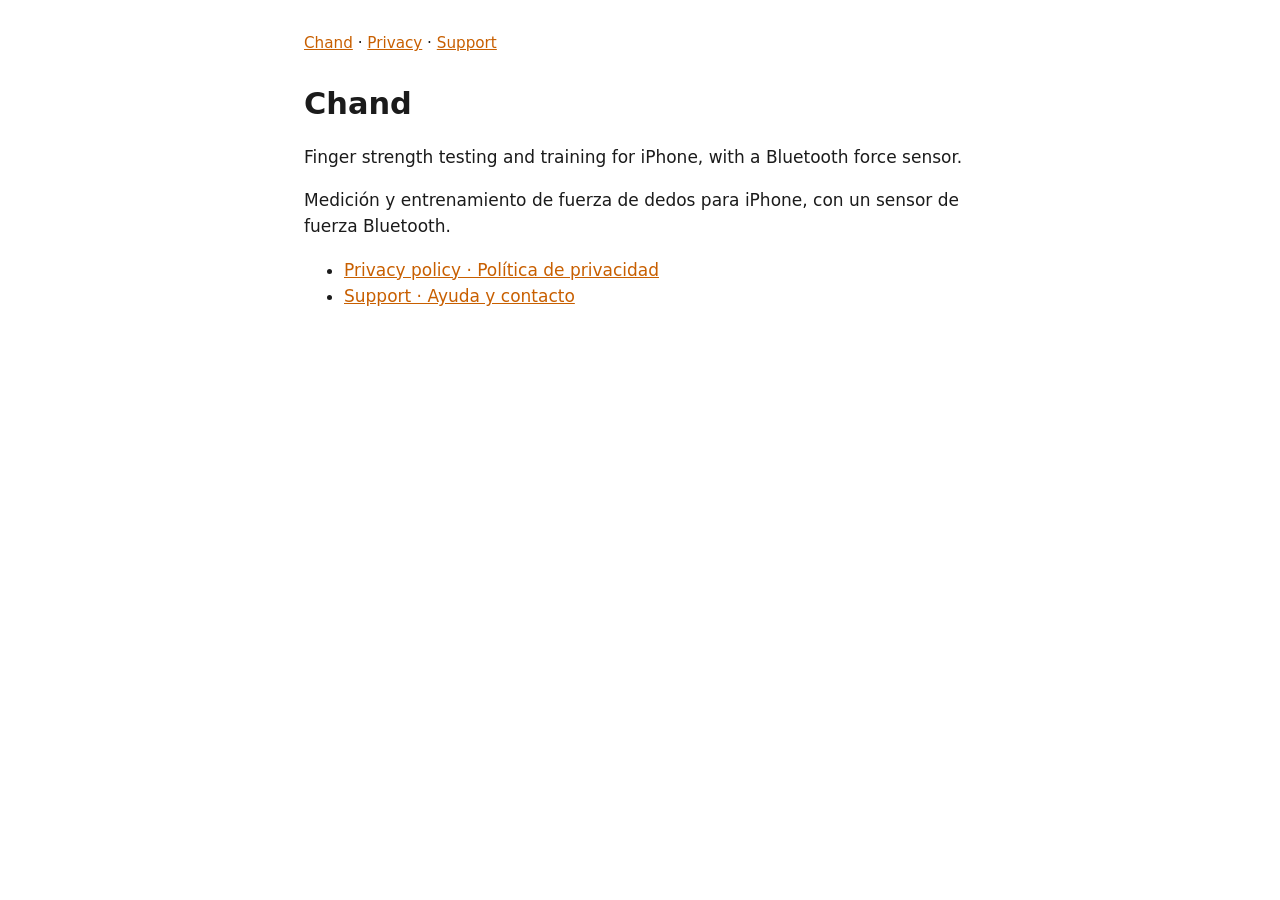
==== index.html @ fa30c066 "Privacy policy and support pages" ====
<!doctype html>
<html lang="en">
<head>
<meta charset="utf-8">
<meta name="viewport" content="width=device-width, initial-scale=1">
<title>Chand</title>
<style>
:root{color-scheme:light dark;--fg:#1b1b1b;--bg:#fff;--mut:#666;--acc:#c85f00}
@media (prefers-color-scheme:dark){:root{--fg:#eee;--bg:#0e0e0e;--mut:#999;--acc:#ff8c1f}}
body{font:17px/1.55 -apple-system,system-ui,sans-serif;color:var(--fg);background:var(--bg);margin:0}
main{max-width:42rem;margin:0 auto;padding:2rem 1rem 4rem}
h1{font-size:1.9rem;margin:.2em 0}h2{font-size:1.2rem;margin-top:2em}
a{color:var(--acc)}.mut{color:var(--mut);font-size:.9rem}hr{border:0;border-top:1px solid var(--mut);opacity:.4;margin:3rem 0}
nav{font-size:.95rem;margin-bottom:1.5rem}
</style>
</head>
<body>
<main>
<nav><a href="index.html">Chand</a> · <a href="privacy.html">Privacy</a> · <a href="support.html">Support</a></nav>
<h1>Chand</h1>
<p>Finger strength testing and training for iPhone, with a Bluetooth force sensor.</p>
<p lang="es">Medición y entrenamiento de fuerza de dedos para iPhone, con un sensor de fuerza Bluetooth.</p>
<ul>
<li><a href="privacy.html">Privacy policy · Política de privacidad</a></li>
<li><a href="support.html">Support · Ayuda y contacto</a></li>
</ul>
</main>
</body>
</html>
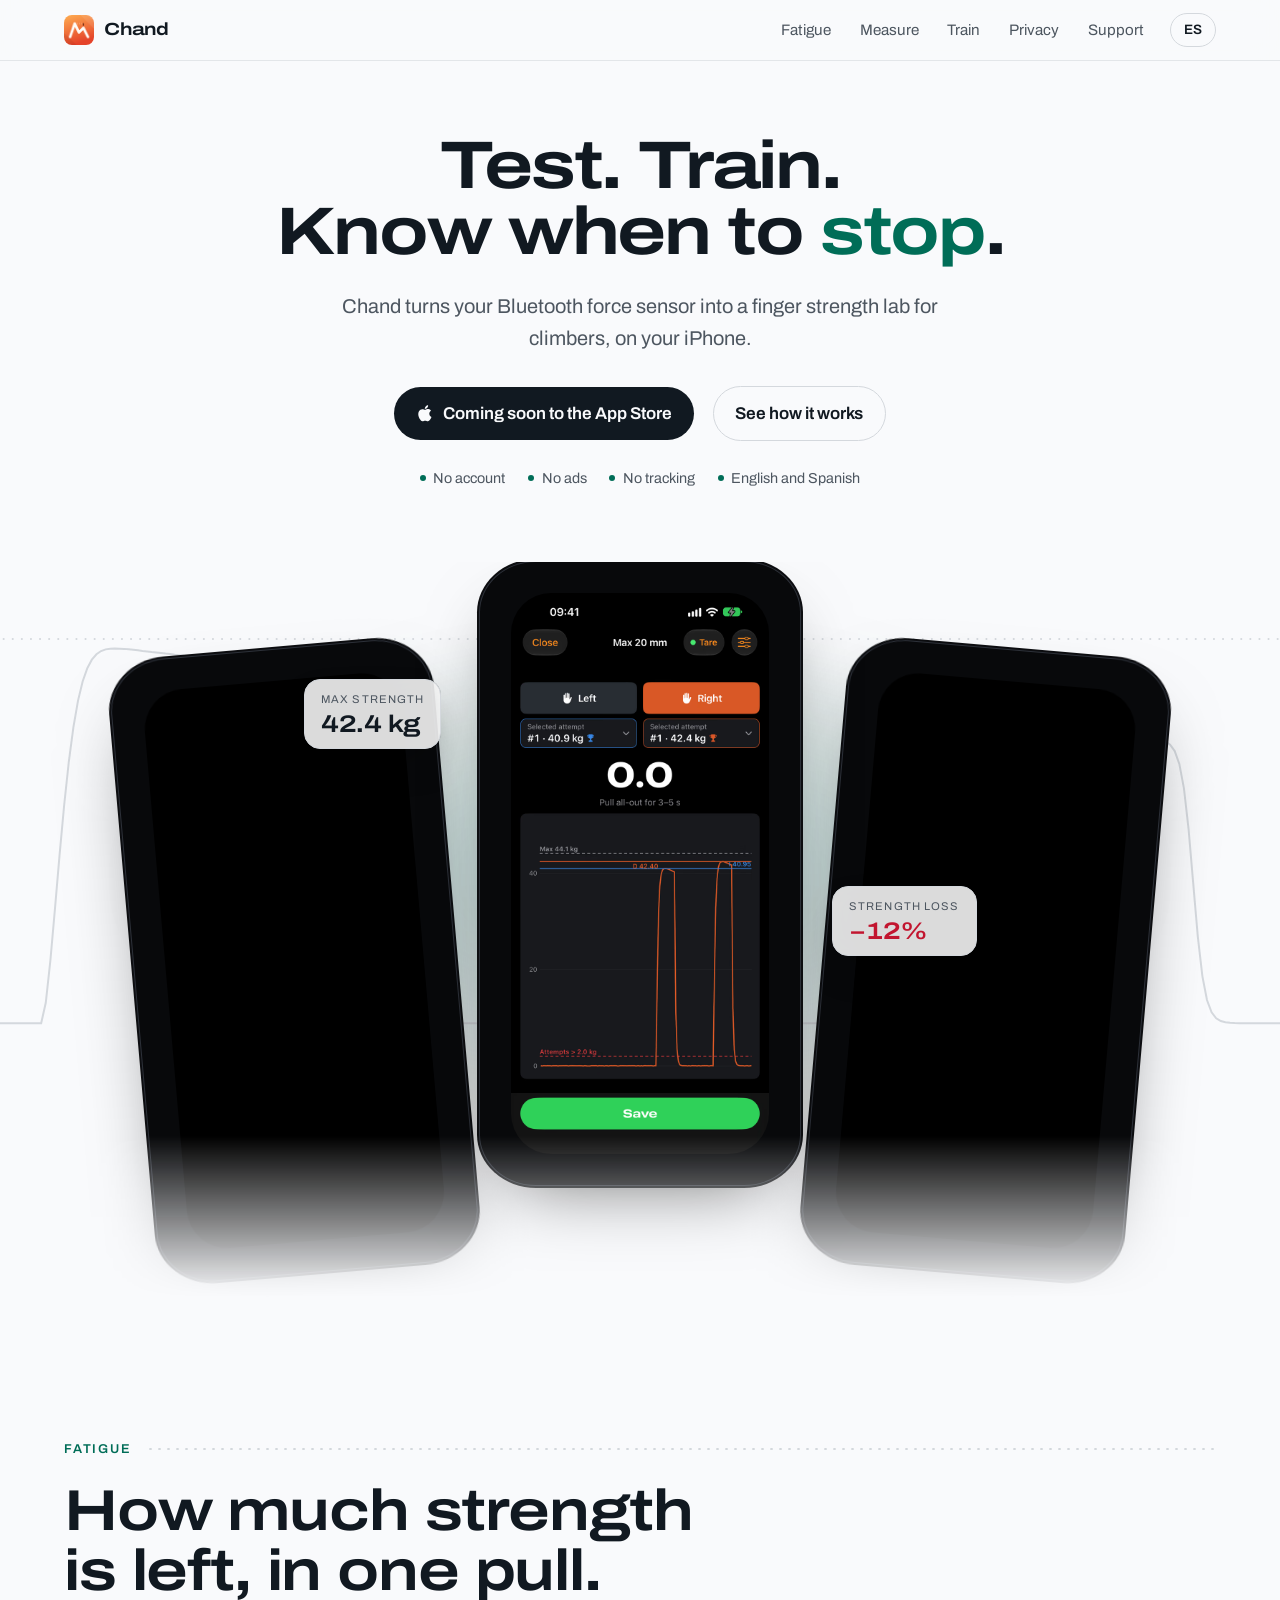
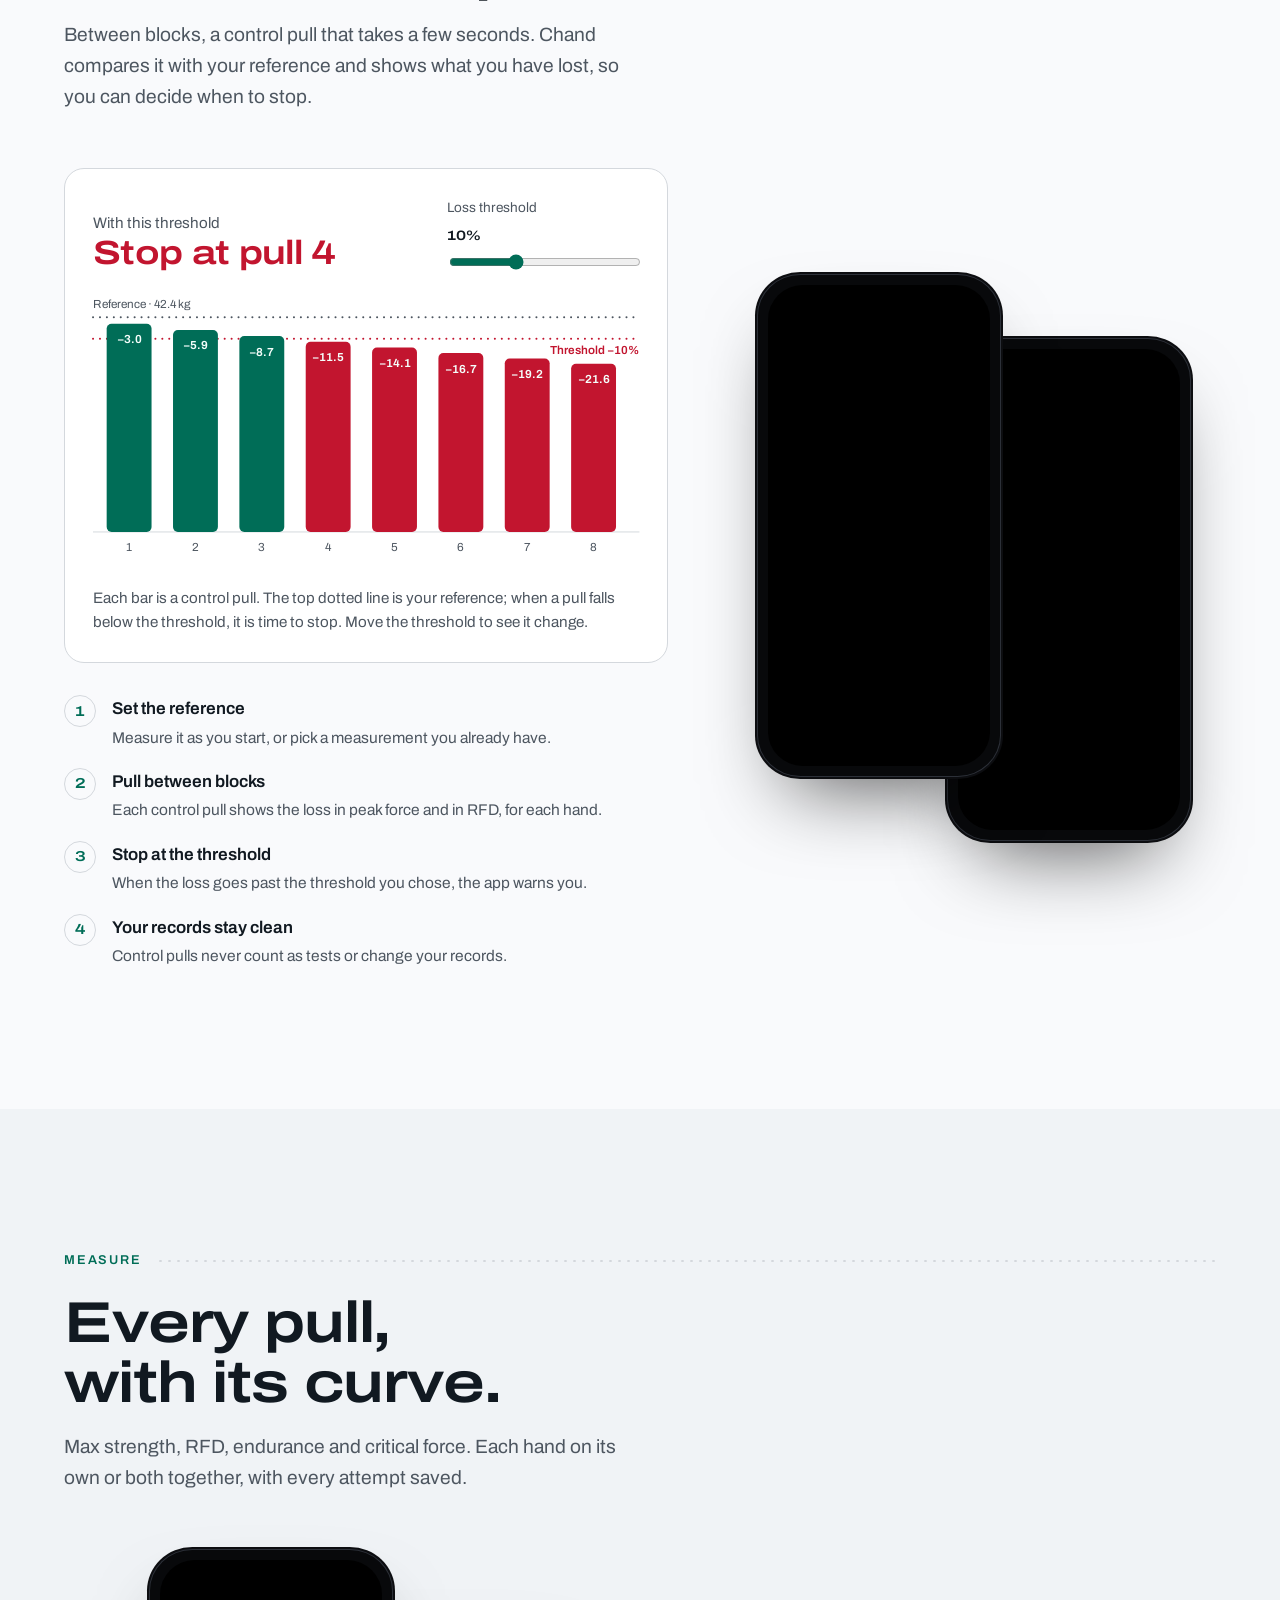
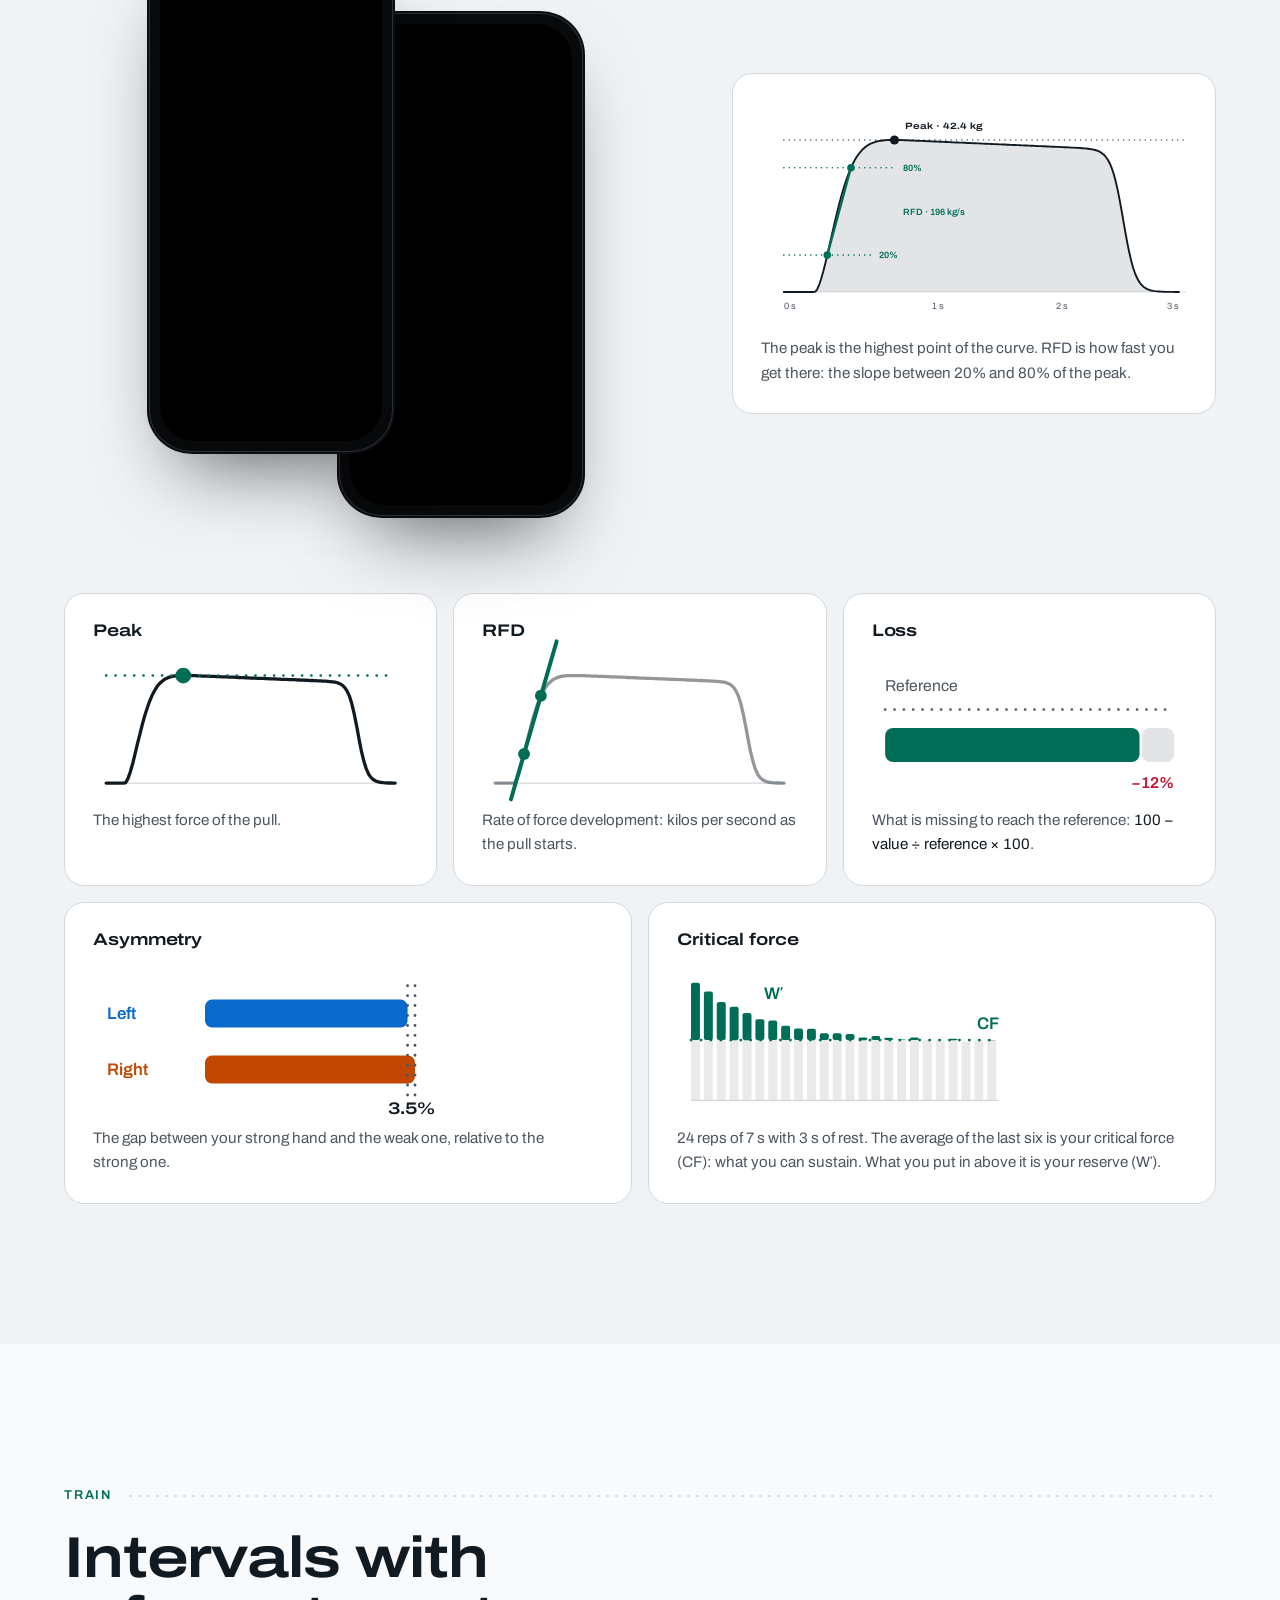
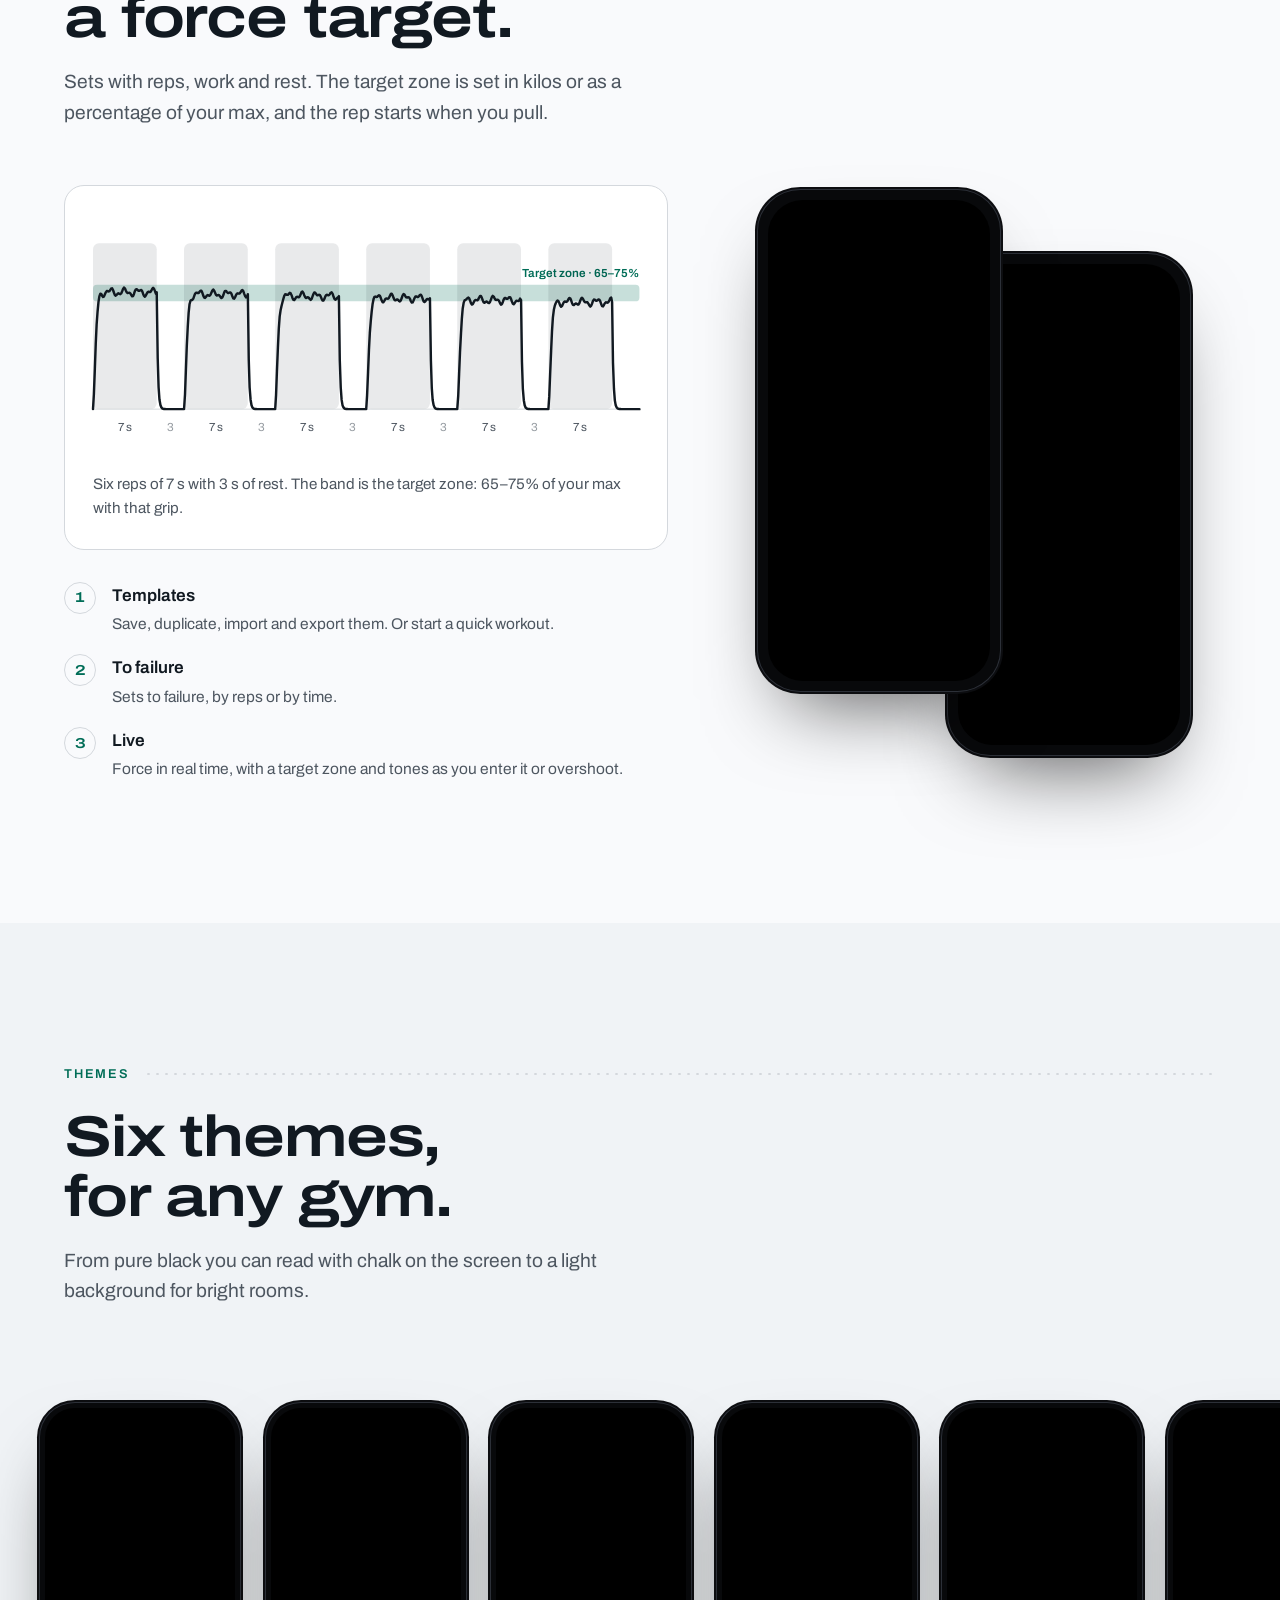
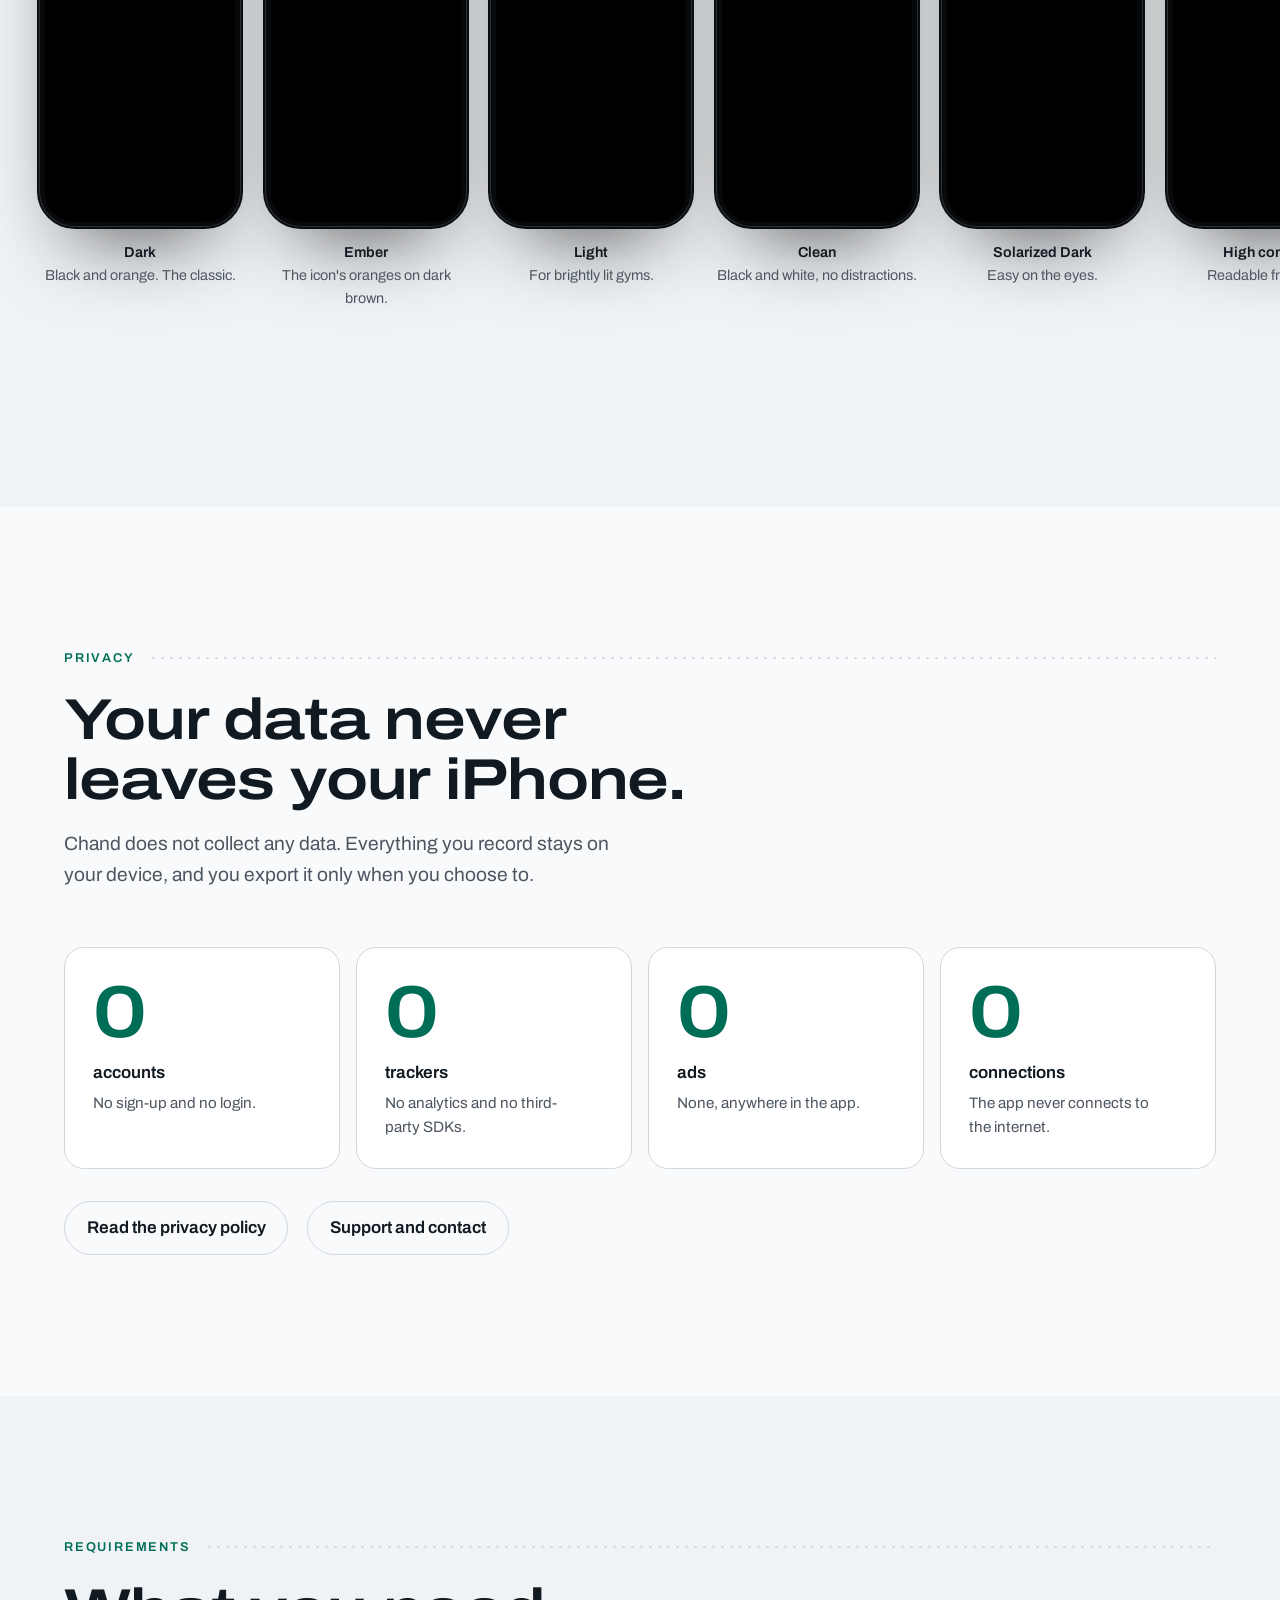
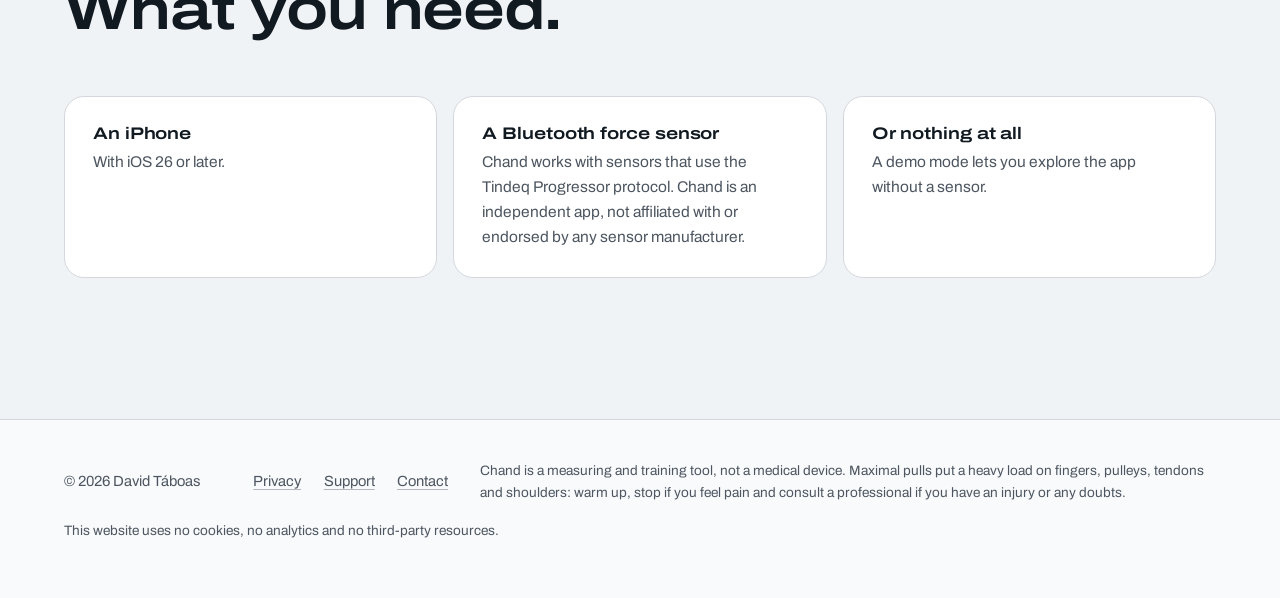
==== commit 6fac66e5: "Rediseña el sitio: portada con capturas, visualizaciones y parallax Portada bilingüe (inglés en la r" ====
--- a/index.html
+++ b/index.html
@@ -1,29 +1,141 @@
 <!doctype html>
-<html lang="en">
+<html lang="en" class="no-js" data-es="es/">
 <head>
 <meta charset="utf-8">
-<meta name="viewport" content="width=device-width, initial-scale=1">
-<title>Chand</title>
-<style>
-:root{color-scheme:light dark;--fg:#1b1b1b;--bg:#fff;--mut:#666;--acc:#c85f00}
-@media (prefers-color-scheme:dark){:root{--fg:#eee;--bg:#0e0e0e;--mut:#999;--acc:#ff8c1f}}
-body{font:17px/1.55 -apple-system,system-ui,sans-serif;color:var(--fg);background:var(--bg);margin:0}
-main{max-width:42rem;margin:0 auto;padding:2rem 1rem 4rem}
-h1{font-size:1.9rem;margin:.2em 0}h2{font-size:1.2rem;margin-top:2em}
-a{color:var(--acc)}.mut{color:var(--mut);font-size:.9rem}hr{border:0;border-top:1px solid var(--mut);opacity:.4;margin:3rem 0}
-nav{font-size:.95rem;margin-bottom:1.5rem}
-</style>
+<meta name="viewport" content="width=device-width, initial-scale=1, viewport-fit=cover">
+<meta http-equiv="Content-Security-Policy" content="default-src 'none'; img-src 'self'; style-src 'self'; font-src 'self'; script-src 'self'; base-uri 'none'; form-action 'none'">
+<meta name="referrer" content="same-origin">
+<title>Chand — Finger strength for climbers</title>
+<meta name="description" content="Measure max finger strength, track fatigue during a session and train with force targets, using your Bluetooth force sensor. No account, no ads, no tracking.">
+<link rel="canonical" href="https://davidtaboas.github.io/chand-site/">
+<link rel="alternate" hreflang="en" href="https://davidtaboas.github.io/chand-site/">
+<link rel="alternate" hreflang="es" href="https://davidtaboas.github.io/chand-site/es/">
+<link rel="alternate" hreflang="x-default" href="https://davidtaboas.github.io/chand-site/">
+<meta name="color-scheme" content="dark light">
+<meta name="theme-color" content="#0d1117" media="(prefers-color-scheme: dark)">
+<meta name="theme-color" content="#fafbfc" media="(prefers-color-scheme: light)">
+<meta property="og:type" content="website">
+<meta property="og:title" content="Chand — Finger strength for climbers">
+<meta property="og:description" content="Measure max finger strength, track fatigue during a session and train with force targets, using your Bluetooth force sensor. No account, no ads, no tracking.">
+<meta property="og:url" content="https://davidtaboas.github.io/chand-site/">
+<meta property="og:image" content="https://davidtaboas.github.io/chand-site/assets/img/og.png">
+<meta property="og:locale" content="en_US">
+<meta name="twitter:card" content="summary_large_image">
+<link rel="icon" href="assets/img/icon-64.png" type="image/png">
+<link rel="apple-touch-icon" href="assets/img/icon-180.png">
+<link rel="preload" href="assets/fonts/archivo.woff2" as="font" type="font/woff2" crossorigin>
+<link rel="stylesheet" href="assets/site.css">
+<script src="assets/site.js"></script>
 </head>
 <body>
-<main>
-<nav><a href="index.html">Chand</a> · <a href="privacy.html">Privacy</a> · <a href="support.html">Support</a></nav>
-<h1>Chand</h1>
-<p>Finger strength testing and training for iPhone, with a Bluetooth force sensor.</p>
-<p lang="es">Medición y entrenamiento de fuerza de dedos para iPhone, con un sensor de fuerza Bluetooth.</p>
-<ul>
-<li><a href="privacy.html">Privacy policy · Política de privacidad</a></li>
-<li><a href="support.html">Support · Ayuda y contacto</a></li>
-</ul>
+<a class="skip" href="#main">Skip to content</a>
+<header class="top"><div class="wrap">
+<a class="brand" href="./"><img src="assets/img/icon-64.png" alt="" width="64" height="64">Chand</a>
+<nav aria-label="Main"><a class="only-wide" href="./#fatigue">Fatigue</a><a class="only-wide" href="./#measure">Measure</a><a class="only-wide" href="./#train">Train</a><a class="" href="privacy.html">Privacy</a><a class="" href="support.html">Support</a><a class="lang" href="es/" hreflang="es" lang="es" aria-label="Versión en español">ES</a></nav>
+</div></header>
+<main id="main">
+<section class="hero">
+<div class="wrap">
+<h1><span>Test. Train.</span><span>Know when to <em>stop</em>.</span></h1>
+<p class="lead">Chand turns your Bluetooth force sensor into a finger strength lab for climbers, on your iPhone.</p>
+<div class="cta"><span class="pill"><svg viewBox="0 0 24 24" fill="currentColor" aria-hidden="true"><path d="M17.05 12.54c-.03-2.6 2.13-3.86 2.23-3.92-1.21-1.78-3.1-2.02-3.78-2.05-1.6-.16-3.14.95-3.95.95-.82 0-2.08-.93-3.42-.9-1.76.03-3.38 1.02-4.29 2.6-1.83 3.17-.47 7.87 1.31 10.45.87 1.26 1.91 2.68 3.27 2.63 1.31-.05 1.81-.85 3.39-.85 1.58 0 2.03.85 3.42.82 1.41-.02 2.31-1.29 3.17-2.56 1-1.46 1.41-2.88 1.44-2.95-.03-.01-2.76-1.06-2.79-4.22ZM14.44 4.9c.72-.88 1.21-2.09 1.08-3.3-1.04.04-2.3.69-3.05 1.57-.67.77-1.26 2.01-1.1 3.2 1.16.09 2.35-.59 3.07-1.47Z"/></svg>Coming soon to the App Store</span>
+<a class="pill ghost" href="#fatigue">See how it works</a></div>
+<ul class="facts"><li>No account</li><li>No ads</li><li>No tracking</li><li>English and Spanish</li></ul>
+</div>
+<div class="stage">
+<div class="glow"></div>
+<svg class="trace px s4" viewBox="0 0 1200 380" preserveAspectRatio="none" aria-hidden="true"><path d="M0.0 360.0 L4.0 360.0 L8.0 360.0 L12.0 360.0 L16.0 360.0 L20.0 360.0 L24.0 360.0 L28.0 360.0 L32.0 360.0 L36.0 360.0 L40.0 360.0 L44.0 360.0 L48.0 360.0 L52.0 360.0 L56.0 360.0 L60.0 360.0 L64.0 360.0 L68.0 360.0 L72.0 360.0 L76.0 360.0 L80.0 360.0 L84.0 342.9 L88.0 307.7 L92.0 264.4 L96.0 219.6 L100.0 178.0 L104.0 142.2 L108.0 113.4 L112.0 91.3 L116.0 75.4 L120.0 64.4 L124.0 57.2 L128.0 52.7 L132.0 50.0 L136.0 48.6 L140.0 48.0 L144.0 47.8 L148.0 48.0 L152.0 48.2 L156.0 48.6 L160.0 49.0 L164.0 49.4 L168.0 49.9 L172.0 50.3 L176.0 50.8 L180.0 51.2 L184.0 51.6 L188.0 52.1 L192.0 52.5 L196.0 53.0 L200.0 53.4 L204.0 53.9 L208.0 54.3 L212.0 54.8 L216.0 55.2 L220.0 55.7 L224.0 56.1 L228.0 56.6 L232.0 57.0 L236.0 57.5 L240.0 57.9 L244.0 58.4 L248.0 58.8 L252.0 59.3 L256.0 59.7 L260.0 60.2 L264.0 60.6 L268.0 61.1 L272.0 61.5 L276.0 62.0 L280.0 62.5 L284.0 63.1 L288.0 63.8 L292.0 64.8 L296.0 66.6 L300.0 70.0 L304.0 76.6 L308.0 90.0 L312.0 115.4 L316.0 157.4 L320.0 213.4 L324.0 269.3 L328.0 310.9 L332.0 335.7 L336.0 348.6 L340.0 354.8 L344.0 357.6 L348.0 358.9 L352.0 359.5 L356.0 359.8 L360.0 359.9 L364.0 360.0 L368.0 360.0 L372.0 360.0 L376.0 360.0 L380.0 360.0 L384.0 360.0 L388.0 360.0 L392.0 360.0 L396.0 360.0 L400.0 360.0 L404.0 360.0 L408.0 360.0 L412.0 360.0 L416.0 360.0 L420.0 360.0 L424.0 360.0 L428.0 360.0 L432.0 360.0 L436.0 360.0 L440.0 360.0 L444.0 360.0 L448.0 360.0 L452.0 360.0 L456.0 360.0 L460.0 360.0 L464.0 344.6 L468.0 312.9 L472.0 273.9 L476.0 233.6 L480.0 196.2 L484.0 164.0 L488.0 138.0 L492.0 118.2 L496.0 103.9 L500.0 94.0 L504.0 87.4 L508.0 83.4 L512.0 81.0 L516.0 79.8 L520.0 79.2 L524.0 79.1 L528.0 79.2 L532.0 79.4 L536.0 79.7 L540.0 80.1 L544.0 80.5 L548.0 80.9 L552.0 81.3 L556.0 81.7 L560.0 82.1 L564.0 82.5 L568.0 82.9 L572.0 83.3 L576.0 83.7 L580.0 84.1 L584.0 84.5 L588.0 84.9 L592.0 85.3 L596.0 85.7 L600.0 86.1 L604.0 86.5 L608.0 86.9 L612.0 87.3 L616.0 87.7 L620.0 88.1 L624.0 88.5 L628.0 88.9 L632.0 89.3 L636.0 89.7 L640.0 90.1 L644.0 90.6 L648.0 91.0 L652.0 91.4 L656.0 91.8 L660.0 92.2 L664.0 92.8 L668.0 93.4 L672.0 94.4 L676.0 95.9 L680.0 99.0 L684.0 105.0 L688.0 117.0 L692.0 139.8 L696.0 177.7 L700.0 228.1 L704.0 278.3 L708.0 315.8 L712.0 338.2 L716.0 349.7 L720.0 355.3 L724.0 357.9 L728.0 359.0 L732.0 359.6 L736.0 359.8 L740.0 359.9 L744.0 360.0 L748.0 360.0 L752.0 360.0 L756.0 360.0 L760.0 360.0 L764.0 360.0 L768.0 360.0 L772.0 360.0 L776.0 360.0 L780.0 360.0 L784.0 360.0 L788.0 360.0 L792.0 360.0 L796.0 360.0 L800.0 360.0 L804.0 360.0 L808.0 360.0 L812.0 360.0 L816.0 360.0 L820.0 360.0 L824.0 360.0 L828.0 360.0 L832.0 360.0 L836.0 360.0 L840.0 360.0 L844.0 346.3 L848.0 318.1 L852.0 283.5 L856.0 247.7 L860.0 214.4 L864.0 185.8 L868.0 162.7 L872.0 145.1 L876.0 132.3 L880.0 123.5 L884.0 117.7 L888.0 114.1 L892.0 112.0 L896.0 110.9 L900.0 110.4 L904.0 110.3 L908.0 110.4 L912.0 110.6 L916.0 110.9 L920.0 111.2 L924.0 111.5 L928.0 111.9 L932.0 112.2 L936.0 112.6 L940.0 113.0 L944.0 113.3 L948.0 113.7 L952.0 114.0 L956.0 114.4 L960.0 114.8 L964.0 115.1 L968.0 115.5 L972.0 115.8 L976.0 116.2 L980.0 116.5 L984.0 116.9 L988.0 117.3 L992.0 117.6 L996.0 118.0 L1000.0 118.3 L1004.0 118.7 L1008.0 119.1 L1012.0 119.4 L1016.0 119.8 L1020.0 120.1 L1024.0 120.5 L1028.0 120.9 L1032.0 121.2 L1036.0 121.6 L1040.0 122.0 L1044.0 122.5 L1048.0 123.0 L1052.0 123.9 L1056.0 125.3 L1060.0 128.0 L1064.0 133.3 L1068.0 144.0 L1072.0 164.3 L1076.0 198.0 L1080.0 242.8 L1084.0 287.4 L1088.0 320.7 L1092.0 340.6 L1096.0 350.9 L1100.0 355.8 L1104.0 358.1 L1108.0 359.1 L1112.0 359.6 L1116.0 359.8 L1120.0 359.9 L1124.0 360.0 L1128.0 360.0 L1132.0 360.0 L1136.0 360.0 L1140.0 360.0 L1144.0 360.0 L1148.0 360.0 L1152.0 360.0 L1156.0 360.0 L1160.0 360.0 L1164.0 360.0 L1168.0 360.0 L1172.0 360.0 L1176.0 360.0 L1180.0 360.0 L1184.0 360.0 L1188.0 360.0 L1192.0 360.0 L1196.0 360.0 L1200.0 360.0" fill="none" stroke="currentColor" stroke-width="2" vector-effect="non-scaling-stroke"/><line x1="0" x2="1200" y1="40" y2="40" stroke="currentColor" stroke-width="2" stroke-dasharray="0.1 9" stroke-linecap="round" vector-effect="non-scaling-stroke"/></svg>
+<figure class="phone p-left px s2"><picture><source type="image/avif" srcset="assets/img/en/fatigue.avif"><img src="assets/img/en/fatigue.webp" alt="Fatigue session: strength lost by each hand against the reference, with the threshold warning." width="720" height="1564" decoding="async"></picture></figure>
+<figure class="phone p-right px s2"><picture><source type="image/avif" srcset="assets/img/en/workout.avif"><img src="assets/img/en/workout.webp" alt="An interval workout in progress, with the force target for the current rep." width="720" height="1564" decoding="async"></picture></figure>
+<figure class="phone p-main px s1"><picture><source type="image/avif" srcset="assets/img/en/capture.avif"><img src="assets/img/en/capture.webp" alt="Chand measuring a max strength pull, with the force curve of each hand." width="720" height="1564" fetchpriority="high"></picture></figure>
+<div class="chip chip-a px s3"><small>Max strength</small><b class="num">42.4 kg</b></div>
+<div class="chip chip-b px s3"><small>Strength loss</small><b class="num">−12%</b></div>
+</div>
+</section>
+
+<section class="section" id="fatigue">
+<div class="wrap">
+<p class="label">Fatigue</p>
+<h2>How much strength is left, in one pull.</h2>
+<p class="lead">Between blocks, a control pull that takes a few seconds. Chand compares it with your reference and shows what you have lost, so you can decide when to stop.</p>
+<div class="split">
+<div>
+<div class="card reveal" id="fatigue-card" data-stop="Stop at pull {}" data-threshold="Threshold" data-lang="en">
+<div class="fatigue-head">
+<p class="verdict">With this threshold<b class="num is-stop" id="fatigue-verdict" aria-live="polite">Stop at pull 4</b></p>
+<label class="range">Loss threshold <output id="fatigue-out" for="fatigue-range">10%</output>
+<input id="fatigue-range" type="range" min="5" max="20" step="1" value="10"></label>
+</div>
+<svg class="viz" id="fatigue-viz" viewBox="0 0 560 290" role="img" aria-labelledby="fatigue-desc"><desc id="fatigue-desc">Eight control pulls, each a little lower than the previous one, against a dotted reference line. A second dotted line marks the loss threshold; the pulls below it are highlighted.</desc><line class="axis" x1="0" x2="560" y1="250" y2="250"/><line class="dots" x1="0" x2="560" y1="30" y2="30"/><text x="0" y="20">Reference · 42.4 kg</text><line class="dots stop" id="fatigue-line" x1="0" x2="560" y1="52.0" y2="52.0"/><text class="t-stop" id="fatigue-label" x="560" y="68.0" text-anchor="end">Threshold −10%</text><rect class="bar grow d1" data-loss="3.0" x="14" y="36.6" width="46" height="213.4" rx="5"/><text x="37" y="270" text-anchor="middle">1</text><text class="t-on" x="37" y="56.6" text-anchor="middle">−3.0</text><rect class="bar grow d2" data-loss="5.9" x="82" y="43.0" width="46" height="207.0" rx="5"/><text x="105" y="270" text-anchor="middle">2</text><text class="t-on" x="105" y="63.0" text-anchor="middle">−5.9</text><rect class="bar grow d3" data-loss="8.7" x="150" y="49.2" width="46" height="200.8" rx="5"/><text x="173" y="270" text-anchor="middle">3</text><text class="t-on" x="173" y="69.2" text-anchor="middle">−8.7</text><rect class="bar grow d4 over" data-loss="11.5" x="218" y="55.2" width="46" height="194.8" rx="5"/><text x="241" y="270" text-anchor="middle">4</text><text class="t-on" x="241" y="75.2" text-anchor="middle">−11.5</text><rect class="bar grow d5 over" data-loss="14.1" x="286" y="61.1" width="46" height="188.9" rx="5"/><text x="309" y="270" text-anchor="middle">5</text><text class="t-on" x="309" y="81.1" text-anchor="middle">−14.1</text><rect class="bar grow d6 over" data-loss="16.7" x="354" y="66.7" width="46" height="183.3" rx="5"/><text x="377" y="270" text-anchor="middle">6</text><text class="t-on" x="377" y="86.7" text-anchor="middle">−16.7</text><rect class="bar grow d6 over" data-loss="19.2" x="422" y="72.2" width="46" height="177.8" rx="5"/><text x="445" y="270" text-anchor="middle">7</text><text class="t-on" x="445" y="92.2" text-anchor="middle">−19.2</text><rect class="bar grow d6 over" data-loss="21.6" x="490" y="77.6" width="46" height="172.4" rx="5"/><text x="513" y="270" text-anchor="middle">8</text><text class="t-on" x="513" y="97.6" text-anchor="middle">−21.6</text></svg>
+<p class="cap">Each bar is a control pull. The top dotted line is your reference; when a pull falls below the threshold, it is time to stop. Move the threshold to see it change.</p>
+</div>
+<ol class="steps"><li><b>Set the reference</b><span>Measure it as you start, or pick a measurement you already have.</span></li><li><b>Pull between blocks</b><span>Each control pull shows the loss in peak force and in RFD, for each hand.</span></li><li><b>Stop at the threshold</b><span>When the loss goes past the threshold you chose, the app warns you.</span></li><li><b>Your records stay clean</b><span>Control pulls never count as tests or change your records.</span></li></ol>
+</div>
+<div class="duo"><figure class="phone px s1"><picture><source type="image/avif" srcset="assets/img/en/fatigue.avif"><img src="assets/img/en/fatigue.webp" alt="Fatigue session: strength lost by each hand against the reference, with the threshold warning." width="720" height="1564" loading="lazy" decoding="async"></picture></figure><figure class="phone px s2"><picture><source type="image/avif" srcset="assets/img/en/fatigue-chart.avif"><img src="assets/img/en/fatigue-chart.webp" alt="Chart of the percentage of the reference kept by each hand, pull after pull." width="720" height="1564" loading="lazy" decoding="async"></picture></figure></div>
+</div>
+</div>
+</section>
+
+<section class="section alt" id="measure">
+<div class="wrap">
+<p class="label">Measure</p>
+<h2>Every pull, with its curve.</h2>
+<p class="lead">Max strength, RFD, endurance and critical force. Each hand on its own or both together, with every attempt saved.</p>
+<div class="split flip">
+<div class="card reveal"><svg class="viz" viewBox="0 0 560 290" role="img" aria-labelledby="pull-desc"><desc id="pull-desc">Force curve of a three-second pull: a fast rise to the peak, a plateau and the release. The slope between 20% and 80% of the peak is marked as RFD.</desc><line class="axis" x1="30" x2="560" y1="250" y2="250"/><line class="dots" x1="30" x2="560" y1="50" y2="50"/><path class="fill-soft late" d="M30.0 250.0 L32.6 250.0 L35.2 250.0 L37.8 250.0 L40.4 250.0 L43.0 250.0 L45.6 250.0 L48.2 250.0 L50.8 250.0 L53.4 250.0 L56.0 250.0 L58.6 250.0 L61.2 250.0 L63.8 250.0 L66.4 250.0 L69.0 250.0 L71.6 249.6 L74.2 246.0 L76.8 239.9 L79.4 232.0 L82.0 222.8 L84.6 212.5 L87.2 201.5 L89.8 190.2 L92.4 178.6 L95.0 167.1 L97.6 155.9 L100.2 145.0 L102.8 134.6 L105.4 124.9 L108.0 115.8 L110.6 107.4 L113.2 99.7 L115.8 92.8 L118.4 86.6 L121.0 81.0 L123.6 76.1 L126.2 71.8 L128.8 68.1 L131.4 64.9 L134.0 62.1 L136.6 59.8 L139.2 57.8 L141.8 56.2 L144.4 54.8 L147.0 53.7 L149.6 52.8 L152.2 52.0 L154.8 51.5 L157.4 51.0 L160.0 50.7 L162.6 50.4 L165.2 50.2 L167.8 50.1 L170.4 50.0 L173.0 50.0 L175.6 50.0 L178.2 50.0 L180.8 50.1 L183.4 50.1 L186.0 50.2 L188.6 50.3 L191.2 50.4 L193.8 50.5 L196.4 50.6 L199.0 50.7 L201.6 50.8 L204.2 50.9 L206.8 51.0 L209.4 51.1 L212.0 51.2 L214.6 51.3 L217.2 51.5 L219.8 51.6 L222.4 51.7 L225.0 51.8 L227.6 51.9 L230.2 52.0 L232.8 52.1 L235.4 52.3 L238.0 52.4 L240.6 52.5 L243.2 52.6 L245.8 52.7 L248.4 52.8 L251.0 52.9 L253.6 53.1 L256.2 53.2 L258.8 53.3 L261.4 53.4 L264.0 53.5 L266.6 53.6 L269.2 53.7 L271.8 53.9 L274.4 54.0 L277.0 54.1 L279.6 54.2 L282.2 54.3 L284.8 54.4 L287.4 54.5 L290.0 54.7 L292.6 54.8 L295.2 54.9 L297.8 55.0 L300.4 55.1 L303.0 55.2 L305.6 55.4 L308.2 55.5 L310.8 55.6 L313.4 55.7 L316.0 55.8 L318.6 55.9 L321.2 56.0 L323.8 56.2 L326.4 56.3 L329.0 56.4 L331.6 56.5 L334.2 56.6 L336.8 56.7 L339.4 56.8 L342.0 57.0 L344.6 57.1 L347.2 57.2 L349.8 57.3 L352.4 57.4 L355.0 57.5 L357.6 57.6 L360.2 57.8 L362.8 57.9 L365.4 58.0 L368.0 58.1 L370.6 58.2 L373.2 58.3 L375.8 58.5 L378.4 58.6 L381.0 58.7 L383.6 58.8 L386.2 58.9 L388.8 59.0 L391.4 59.1 L394.0 59.3 L396.6 59.4 L399.2 59.5 L401.8 59.6 L404.4 59.7 L407.0 59.9 L409.6 60.0 L412.2 60.1 L414.8 60.3 L417.4 60.4 L420.0 60.6 L422.6 60.8 L425.2 61.0 L427.8 61.2 L430.4 61.5 L433.0 61.8 L435.6 62.3 L438.2 62.8 L440.8 63.5 L443.4 64.4 L446.0 65.7 L448.6 67.3 L451.2 69.4 L453.8 72.3 L456.4 76.0 L459.0 80.9 L461.6 87.1 L464.2 94.9 L466.8 104.6 L469.4 116.0 L472.0 129.1 L474.6 143.4 L477.2 158.3 L479.8 173.2 L482.4 187.2 L485.0 199.8 L487.6 210.7 L490.2 219.7 L492.8 227.0 L495.4 232.7 L498.0 237.1 L500.6 240.5 L503.2 243.0 L505.8 244.9 L508.4 246.2 L511.0 247.3 L513.6 248.0 L516.2 248.5 L518.8 248.9 L521.4 249.2 L524.0 249.4 L526.6 249.6 L529.2 249.7 L531.8 249.8 L534.4 249.8 L537.0 249.9 L539.6 249.9 L542.2 249.9 L544.8 250.0 L547.4 250.0 L550.0 250.0 L550.0 250 L30.0 250 Z"/><path class="curve draw" pathLength="1" d="M30.0 250.0 L32.6 250.0 L35.2 250.0 L37.8 250.0 L40.4 250.0 L43.0 250.0 L45.6 250.0 L48.2 250.0 L50.8 250.0 L53.4 250.0 L56.0 250.0 L58.6 250.0 L61.2 250.0 L63.8 250.0 L66.4 250.0 L69.0 250.0 L71.6 249.6 L74.2 246.0 L76.8 239.9 L79.4 232.0 L82.0 222.8 L84.6 212.5 L87.2 201.5 L89.8 190.2 L92.4 178.6 L95.0 167.1 L97.6 155.9 L100.2 145.0 L102.8 134.6 L105.4 124.9 L108.0 115.8 L110.6 107.4 L113.2 99.7 L115.8 92.8 L118.4 86.6 L121.0 81.0 L123.6 76.1 L126.2 71.8 L128.8 68.1 L131.4 64.9 L134.0 62.1 L136.6 59.8 L139.2 57.8 L141.8 56.2 L144.4 54.8 L147.0 53.7 L149.6 52.8 L152.2 52.0 L154.8 51.5 L157.4 51.0 L160.0 50.7 L162.6 50.4 L165.2 50.2 L167.8 50.1 L170.4 50.0 L173.0 50.0 L175.6 50.0 L178.2 50.0 L180.8 50.1 L183.4 50.1 L186.0 50.2 L188.6 50.3 L191.2 50.4 L193.8 50.5 L196.4 50.6 L199.0 50.7 L201.6 50.8 L204.2 50.9 L206.8 51.0 L209.4 51.1 L212.0 51.2 L214.6 51.3 L217.2 51.5 L219.8 51.6 L222.4 51.7 L225.0 51.8 L227.6 51.9 L230.2 52.0 L232.8 52.1 L235.4 52.3 L238.0 52.4 L240.6 52.5 L243.2 52.6 L245.8 52.7 L248.4 52.8 L251.0 52.9 L253.6 53.1 L256.2 53.2 L258.8 53.3 L261.4 53.4 L264.0 53.5 L266.6 53.6 L269.2 53.7 L271.8 53.9 L274.4 54.0 L277.0 54.1 L279.6 54.2 L282.2 54.3 L284.8 54.4 L287.4 54.5 L290.0 54.7 L292.6 54.8 L295.2 54.9 L297.8 55.0 L300.4 55.1 L303.0 55.2 L305.6 55.4 L308.2 55.5 L310.8 55.6 L313.4 55.7 L316.0 55.8 L318.6 55.9 L321.2 56.0 L323.8 56.2 L326.4 56.3 L329.0 56.4 L331.6 56.5 L334.2 56.6 L336.8 56.7 L339.4 56.8 L342.0 57.0 L344.6 57.1 L347.2 57.2 L349.8 57.3 L352.4 57.4 L355.0 57.5 L357.6 57.6 L360.2 57.8 L362.8 57.9 L365.4 58.0 L368.0 58.1 L370.6 58.2 L373.2 58.3 L375.8 58.5 L378.4 58.6 L381.0 58.7 L383.6 58.8 L386.2 58.9 L388.8 59.0 L391.4 59.1 L394.0 59.3 L396.6 59.4 L399.2 59.5 L401.8 59.6 L404.4 59.7 L407.0 59.9 L409.6 60.0 L412.2 60.1 L414.8 60.3 L417.4 60.4 L420.0 60.6 L422.6 60.8 L425.2 61.0 L427.8 61.2 L430.4 61.5 L433.0 61.8 L435.6 62.3 L438.2 62.8 L440.8 63.5 L443.4 64.4 L446.0 65.7 L448.6 67.3 L451.2 69.4 L453.8 72.3 L456.4 76.0 L459.0 80.9 L461.6 87.1 L464.2 94.9 L466.8 104.6 L469.4 116.0 L472.0 129.1 L474.6 143.4 L477.2 158.3 L479.8 173.2 L482.4 187.2 L485.0 199.8 L487.6 210.7 L490.2 219.7 L492.8 227.0 L495.4 232.7 L498.0 237.1 L500.6 240.5 L503.2 243.0 L505.8 244.9 L508.4 246.2 L511.0 247.3 L513.6 248.0 L516.2 248.5 L518.8 248.9 L521.4 249.2 L524.0 249.4 L526.6 249.6 L529.2 249.7 L531.8 249.8 L534.4 249.8 L537.0 249.9 L539.6 249.9 L542.2 249.9 L544.8 250.0 L547.4 250.0 L550.0 250.0"/><line class="dots accent" x1="30" x2="147.2" y1="201.5" y2="201.5"/><line class="dots accent" x1="30" x2="178.4" y1="86.6" y2="86.6"/><text class="t-accent" x="155.2" y="205.5">20%</text><text class="t-accent" x="186.4" y="90.6">80%</text><line class="slope late" x1="87.2" y1="201.5" x2="118.4" y2="86.6"/><circle class="dot" cx="87.2" cy="201.5" r="5"/><circle class="dot" cx="118.4" cy="86.6" r="5"/><text class="t-accent" x="186.4" y="148.1">RFD · 196 kg/s</text><circle cx="175.6" cy="50.0" r="6" fill="var(--text)"/><text class="t-strong" x="189.6" y="36.0" font-size="17">Peak · 42.4 kg</text><text x="30" y="272">0 s</text><text x="233.1" y="272" text-anchor="middle">1 s</text><text x="395.6" y="272" text-anchor="middle">2 s</text><text x="550.0" y="272" text-anchor="end">3 s</text></svg><p class="cap">The peak is the highest point of the curve. RFD is how fast you get there: the slope between 20% and 80% of the peak.</p></div>
+<div class="duo"><figure class="phone px s1"><picture><source type="image/avif" srcset="assets/img/en/plan.avif"><img src="assets/img/en/plan.webp" alt="A named measurement: best and latest result per hand and their progress over the weeks." width="720" height="1564" loading="lazy" decoding="async"></picture></figure><figure class="phone px s2"><picture><source type="image/avif" srcset="assets/img/en/summary.avif"><img src="assets/img/en/summary.webp" alt="Summary of a saved measurement, with the curve and figures of each hand." width="720" height="1564" loading="lazy" decoding="async"></picture></figure></div>
+</div>
+<div class="bento"><article class="card  reveal"><h3>Peak</h3><svg class="viz" viewBox="0 0 240 110" role="img" aria-label="The highest force of the pull."><line class="axis" x1="10" x2="230" y1="96" y2="96"/><path class="curve" d="M10.0 96.0 L11.8 96.0 L13.7 96.0 L15.5 96.0 L17.3 96.0 L19.2 96.0 L21.0 96.0 L22.8 96.0 L24.7 95.8 L26.5 92.8 L28.3 87.7 L30.2 81.1 L32.0 73.8 L33.8 66.2 L35.7 58.7 L37.5 51.5 L39.3 44.9 L41.2 39.0 L43.0 33.9 L44.8 29.5 L46.7 25.9 L48.5 22.9 L50.3 20.6 L52.2 18.8 L54.0 17.3 L55.8 16.3 L57.7 15.5 L59.5 15.0 L61.3 14.6 L63.2 14.3 L65.0 14.2 L66.8 14.1 L68.7 14.1 L70.5 14.1 L72.3 14.1 L74.2 14.1 L76.0 14.2 L77.8 14.2 L79.7 14.3 L81.5 14.4 L83.3 14.5 L85.2 14.5 L87.0 14.6 L88.8 14.7 L90.7 14.8 L92.5 14.8 L94.3 14.9 L96.2 15.0 L98.0 15.1 L99.8 15.1 L101.7 15.2 L103.5 15.3 L105.3 15.4 L107.2 15.4 L109.0 15.5 L110.8 15.6 L112.7 15.7 L114.5 15.7 L116.3 15.8 L118.2 15.9 L120.0 16.0 L121.8 16.0 L123.7 16.1 L125.5 16.2 L127.3 16.3 L129.2 16.3 L131.0 16.4 L132.8 16.5 L134.7 16.6 L136.5 16.7 L138.3 16.7 L140.2 16.8 L142.0 16.9 L143.8 17.0 L145.7 17.0 L147.5 17.1 L149.3 17.2 L151.2 17.3 L153.0 17.3 L154.8 17.4 L156.7 17.5 L158.5 17.6 L160.3 17.6 L162.2 17.7 L164.0 17.8 L165.8 17.9 L167.7 17.9 L169.5 18.0 L171.3 18.1 L173.2 18.2 L175.0 18.3 L176.8 18.4 L178.7 18.5 L180.5 18.7 L182.3 18.9 L184.2 19.2 L186.0 19.6 L187.8 20.3 L189.7 21.4 L191.5 23.1 L193.3 25.8 L195.2 29.8 L197.0 35.6 L198.8 43.3 L200.7 52.6 L202.5 62.5 L204.3 71.7 L206.2 79.4 L208.0 85.2 L209.8 89.2 L211.7 91.8 L213.5 93.4 L215.3 94.4 L217.2 95.1 L219.0 95.4 L220.8 95.7 L222.7 95.8 L224.5 95.9 L226.3 95.9 L228.2 96.0 L230.0 96.0"/><line class="dots accent" x1="10" x2="230" y1="14.1" y2="14.1"/><circle class="dot" cx="68.7" cy="14.1" r="6"/></svg><p>The highest force of the pull.</p></article><article class="card  reveal"><h3>RFD</h3><svg class="viz" viewBox="0 0 240 110" role="img" aria-label="Rate of force development: kilos per second as the pull starts."><line class="axis" x1="10" x2="230" y1="96" y2="96"/><path class="curve" stroke-opacity="0.45" d="M10.0 96.0 L11.8 96.0 L13.7 96.0 L15.5 96.0 L17.3 96.0 L19.2 96.0 L21.0 96.0 L22.8 96.0 L24.7 95.8 L26.5 92.8 L28.3 87.7 L30.2 81.1 L32.0 73.8 L33.8 66.2 L35.7 58.7 L37.5 51.5 L39.3 44.9 L41.2 39.0 L43.0 33.9 L44.8 29.5 L46.7 25.9 L48.5 22.9 L50.3 20.6 L52.2 18.8 L54.0 17.3 L55.8 16.3 L57.7 15.5 L59.5 15.0 L61.3 14.6 L63.2 14.3 L65.0 14.2 L66.8 14.1 L68.7 14.1 L70.5 14.1 L72.3 14.1 L74.2 14.1 L76.0 14.2 L77.8 14.2 L79.7 14.3 L81.5 14.4 L83.3 14.5 L85.2 14.5 L87.0 14.6 L88.8 14.7 L90.7 14.8 L92.5 14.8 L94.3 14.9 L96.2 15.0 L98.0 15.1 L99.8 15.1 L101.7 15.2 L103.5 15.3 L105.3 15.4 L107.2 15.4 L109.0 15.5 L110.8 15.6 L112.7 15.7 L114.5 15.7 L116.3 15.8 L118.2 15.9 L120.0 16.0 L121.8 16.0 L123.7 16.1 L125.5 16.2 L127.3 16.3 L129.2 16.3 L131.0 16.4 L132.8 16.5 L134.7 16.6 L136.5 16.7 L138.3 16.7 L140.2 16.8 L142.0 16.9 L143.8 17.0 L145.7 17.0 L147.5 17.1 L149.3 17.2 L151.2 17.3 L153.0 17.3 L154.8 17.4 L156.7 17.5 L158.5 17.6 L160.3 17.6 L162.2 17.7 L164.0 17.8 L165.8 17.9 L167.7 17.9 L169.5 18.0 L171.3 18.1 L173.2 18.2 L175.0 18.3 L176.8 18.4 L178.7 18.5 L180.5 18.7 L182.3 18.9 L184.2 19.2 L186.0 19.6 L187.8 20.3 L189.7 21.4 L191.5 23.1 L193.3 25.8 L195.2 29.8 L197.0 35.6 L198.8 43.3 L200.7 52.6 L202.5 62.5 L204.3 71.7 L206.2 79.4 L208.0 85.2 L209.8 89.2 L211.7 91.8 L213.5 93.4 L215.3 94.4 L217.2 95.1 L219.0 95.4 L220.8 95.7 L222.7 95.8 L224.5 95.9 L226.3 95.9 L228.2 96.0 L230.0 96.0"/><line class="slope" x1="22.0" y1="108.4" x2="56.8" y2="-11.9"/><circle class="dot" cx="32.0" cy="73.8" r="4.5"/><circle class="dot" cx="44.8" cy="29.5" r="4.5"/></svg><p>Rate of force development: kilos per second as the pull starts.</p></article><article class="card  reveal"><h3>Loss</h3><svg class="viz" viewBox="0 0 240 110" role="img" aria-label="What is missing to reach the reference: <code>100 − value ÷ reference × 100</code>."><line class="dots" x1="10" x2="230" y1="40" y2="40"/><text x="10" y="26">Reference</text><rect class="bar" x="10" y="54" width="193.6" height="26" rx="6"/><rect class="fill-soft" x="205.6" y="54" width="24.4" height="26" rx="6"/><text class="t-stop" x="230" y="100" text-anchor="end" font-size="14">−12%</text></svg><p>What is missing to reach the reference: <code>100 − value ÷ reference × 100</code>.</p></article><article class="card wide reveal"><h3>Asymmetry</h3><svg class="viz" viewBox="0 0 240 110" role="img" aria-label="The gap between your strong hand and the weak one, relative to the strong one."><text class="t-left" x="10" y="38">Left</text><rect class="bar left" x="80" y="24" width="144.7" height="20" rx="5"/><text class="t-right" x="10" y="78">Right</text><rect class="bar right" x="80" y="64" width="150.0" height="20" rx="5"/><line class="dots" x1="224.7" x2="224.7" y1="14" y2="96"/><line class="dots" x1="230" x2="230" y1="14" y2="96"/><text class="t-strong" x="227.4" y="106" text-anchor="middle" font-size="12">3.5%</text></svg><p>The gap between your strong hand and the weak one, relative to the strong one.</p></article><article class="card wide reveal"><h3>Critical force</h3><svg class="viz" viewBox="0 0 240 110" role="img" aria-label="24 reps of 7 s with 3 s of rest. The average of the last six is your critical force (CF): what you can sustain. What you put in above it is your reserve (W′)."><rect class="work" x="10.0" y="52.9" width="6.4" height="43.1" rx="1.5"/><rect class="bar" x="10.0" y="12.0" width="6.4" height="40.9" rx="1.5"/><rect class="work" x="19.2" y="52.9" width="6.4" height="43.1" rx="1.5"/><rect class="bar" x="19.2" y="18.2" width="6.4" height="34.7" rx="1.5"/><rect class="work" x="28.4" y="52.9" width="6.4" height="43.1" rx="1.5"/><rect class="bar" x="28.4" y="25.8" width="6.4" height="27.1" rx="1.5"/><rect class="work" x="37.6" y="52.9" width="6.4" height="43.1" rx="1.5"/><rect class="bar" x="37.6" y="29.1" width="6.4" height="23.9" rx="1.5"/><rect class="work" x="46.8" y="52.9" width="6.4" height="43.1" rx="1.5"/><rect class="bar" x="46.8" y="33.5" width="6.4" height="19.5" rx="1.5"/><rect class="work" x="56.0" y="52.9" width="6.4" height="43.1" rx="1.5"/><rect class="bar" x="56.0" y="38.0" width="6.4" height="15.0" rx="1.5"/><rect class="work" x="65.2" y="52.9" width="6.4" height="43.1" rx="1.5"/><rect class="bar" x="65.2" y="38.9" width="6.4" height="14.0" rx="1.5"/><rect class="work" x="74.4" y="52.9" width="6.4" height="43.1" rx="1.5"/><rect class="bar" x="74.4" y="42.6" width="6.4" height="10.3" rx="1.5"/><rect class="work" x="83.6" y="52.9" width="6.4" height="43.1" rx="1.5"/><rect class="bar" x="83.6" y="44.6" width="6.4" height="8.3" rx="1.5"/><rect class="work" x="92.8" y="52.9" width="6.4" height="43.1" rx="1.5"/><rect class="bar" x="92.8" y="44.9" width="6.4" height="8.1" rx="1.5"/><rect class="work" x="102.0" y="52.9" width="6.4" height="43.1" rx="1.5"/><rect class="bar" x="102.0" y="48.0" width="6.4" height="4.9" rx="1.5"/><rect class="work" x="111.2" y="52.9" width="6.4" height="43.1" rx="1.5"/><rect class="bar" x="111.2" y="48.1" width="6.4" height="4.8" rx="1.5"/><rect class="work" x="120.4" y="52.9" width="6.4" height="43.1" rx="1.5"/><rect class="bar" x="120.4" y="48.6" width="6.4" height="4.3" rx="1.5"/><rect class="work" x="129.6" y="52.9" width="6.4" height="43.1" rx="1.5"/><rect class="bar" x="129.6" y="51.1" width="6.4" height="1.9" rx="1.5"/><rect class="work" x="138.8" y="52.9" width="6.4" height="43.1" rx="1.5"/><rect class="bar" x="138.8" y="50.0" width="6.4" height="2.9" rx="1.5"/><rect class="work" x="148.0" y="52.9" width="6.4" height="43.1" rx="1.5"/><rect class="bar" x="148.0" y="51.2" width="6.4" height="1.7" rx="1.5"/><rect class="work" x="157.2" y="52.9" width="6.4" height="43.1" rx="1.5"/><rect class="bar" x="157.2" y="52.5" width="6.4" height="0.4" rx="1.5"/><rect class="work" x="166.4" y="52.9" width="6.4" height="43.1" rx="1.5"/><rect class="bar" x="166.4" y="51.1" width="6.4" height="1.8" rx="1.5"/><rect class="work" x="175.6" y="52.9" width="6.4" height="43.1" rx="1.5"/><rect class="bar" x="175.6" y="52.9" width="6.4" height="0.0" rx="1.5"/><rect class="work" x="184.8" y="53.0" width="6.4" height="43.0" rx="1.5"/><rect class="work" x="194.0" y="52.9" width="6.4" height="43.1" rx="1.5"/><rect class="bar" x="194.0" y="52.0" width="6.4" height="1.0" rx="1.5"/><rect class="work" x="203.2" y="54.0" width="6.4" height="42.0" rx="1.5"/><rect class="work" x="212.4" y="52.9" width="6.4" height="43.1" rx="1.5"/><rect class="bar" x="212.4" y="52.9" width="6.4" height="0.0" rx="1.5"/><rect class="work" x="221.6" y="52.9" width="6.4" height="43.1" rx="1.5"/><rect class="bar" x="221.6" y="52.9" width="6.4" height="0.1" rx="1.5"/><line class="dots accent" x1="10" x2="230" y1="52.9" y2="52.9"/><text class="t-accent" x="230" y="44.9" text-anchor="end">CF</text><text class="t-accent" x="62" y="23.8">W′</text><line class="axis" x1="10" x2="230" y1="96" y2="96"/></svg><p>24 reps of 7 s with 3 s of rest. The average of the last six is your critical force (CF): what you can sustain. What you put in above it is your reserve (W′).</p></article></div>
+</div>
+</section>
+
+<section class="section" id="train">
+<div class="wrap">
+<p class="label">Train</p>
+<h2>Intervals with a force target.</h2>
+<p class="lead">Sets with reps, work and rest. The target zone is set in kilos or as a percentage of your max, and the rep starts when you pull.</p>
+<div class="split">
+<div>
+<div class="card reveal"><svg class="viz" viewBox="0 0 560 250" role="img" aria-labelledby="train-desc"><desc id="train-desc">Six reps of seven seconds of work and three of rest. The force trace stays inside a band that marks the target zone, between 65% and 75% of the max.</desc><rect class="fill-accent" x="0" y="72.5" width="560" height="17.0" rx="4"/><text class="t-accent" x="560" y="64.5" text-anchor="end">Target zone · 65–75%</text><rect class="work" x="0.0" y="30" width="65.3" height="170" rx="6"/><text x="32.7" y="222" text-anchor="middle">7 s</text><text x="79.3" y="222" text-anchor="middle" fill-opacity="0.6">3</text><rect class="work" x="93.3" y="30" width="65.3" height="170" rx="6"/><text x="126.0" y="222" text-anchor="middle">7 s</text><text x="172.7" y="222" text-anchor="middle" fill-opacity="0.6">3</text><rect class="work" x="186.7" y="30" width="65.3" height="170" rx="6"/><text x="219.3" y="222" text-anchor="middle">7 s</text><text x="266.0" y="222" text-anchor="middle" fill-opacity="0.6">3</text><rect class="work" x="280.0" y="30" width="65.3" height="170" rx="6"/><text x="312.7" y="222" text-anchor="middle">7 s</text><text x="359.3" y="222" text-anchor="middle" fill-opacity="0.6">3</text><rect class="work" x="373.3" y="30" width="65.3" height="170" rx="6"/><text x="406.0" y="222" text-anchor="middle">7 s</text><text x="452.7" y="222" text-anchor="middle" fill-opacity="0.6">3</text><rect class="work" x="466.7" y="30" width="65.3" height="170" rx="6"/><text x="499.3" y="222" text-anchor="middle">7 s</text><line class="axis" x1="0" x2="560" y1="200" y2="200"/><path class="curve draw" pathLength="1" d="M0.0 200.0 L0.9 184.6 L1.9 158.5 L2.8 133.2 L3.7 113.5 L4.7 99.7 L5.6 90.3 L6.5 84.4 L7.5 81.7 L8.4 81.9 L9.3 83.7 L10.3 85.0 L11.2 84.6 L12.1 82.6 L13.1 80.3 L14.0 79.0 L14.9 79.0 L15.9 79.4 L16.8 79.1 L17.7 77.8 L18.7 76.4 L19.6 76.2 L20.5 77.9 L21.5 80.7 L22.4 83.0 L23.3 83.7 L24.3 82.9 L25.2 81.7 L26.1 81.3 L27.1 81.8 L28.0 82.2 L28.9 81.4 L29.9 79.2 L30.8 76.7 L31.7 75.4 L32.7 76.2 L33.6 78.3 L34.5 80.2 L35.5 81.0 L36.4 80.8 L37.3 80.6 L38.3 81.4 L39.2 83.0 L40.1 84.3 L41.1 84.0 L42.0 81.9 L42.9 79.1 L43.9 77.2 L44.8 77.0 L45.7 77.9 L46.7 78.8 L47.6 78.7 L48.5 78.0 L49.5 77.8 L50.4 79.1 L51.3 81.7 L52.3 84.0 L53.2 84.8 L54.1 83.6 L55.1 81.6 L56.0 80.0 L56.9 79.7 L57.9 80.0 L58.8 79.9 L59.7 78.6 L60.7 76.7 L61.6 75.7 L62.5 76.5 L63.5 79.0 L64.4 81.6 L65.3 80.2 L66.3 147.9 L67.2 177.4 L68.1 190.2 L69.1 195.7 L70.0 198.1 L70.9 199.2 L71.9 199.6 L72.8 199.8 L73.7 199.9 L74.7 200.0 L75.6 200.0 L76.5 200.0 L77.5 200.0 L78.4 200.0 L79.3 200.0 L80.3 200.0 L81.2 200.0 L82.1 200.0 L83.1 200.0 L84.0 200.0 L84.9 200.0 L85.9 200.0 L86.8 200.0 L87.7 200.0 L88.7 200.0 L89.6 200.0 L90.5 200.0 L91.5 200.0 L92.4 200.0 L93.3 200.0 L93.3 200.0 L94.3 184.7 L95.2 159.9 L96.1 135.7 L97.1 115.8 L98.0 101.3 L98.9 92.5 L99.9 88.9 L100.8 88.2 L101.7 88.1 L102.7 86.9 L103.6 84.4 L104.5 81.9 L105.5 80.6 L106.4 80.6 L107.3 81.1 L108.3 80.9 L109.2 79.7 L110.1 78.6 L111.1 78.7 L112.0 80.6 L112.9 83.4 L113.9 85.6 L114.8 86.0 L115.7 85.0 L116.7 83.6 L117.6 83.1 L118.5 83.5 L119.5 83.8 L120.4 82.8 L121.3 80.7 L122.3 78.4 L123.2 77.4 L124.1 78.5 L125.1 80.8 L126.0 82.8 L126.9 83.5 L127.9 83.2 L128.8 83.0 L129.7 83.7 L130.7 85.2 L131.6 86.2 L132.5 85.6 L133.5 83.3 L134.4 80.5 L135.3 78.8 L136.3 78.8 L137.2 79.9 L138.1 80.9 L139.1 80.9 L140.0 80.4 L140.9 80.4 L141.9 81.8 L142.8 84.3 L143.7 86.4 L144.7 86.8 L145.6 85.4 L146.5 83.2 L147.5 81.6 L148.4 81.3 L149.3 81.6 L150.3 81.5 L151.2 80.3 L152.1 78.7 L153.1 77.9 L154.0 79.0 L154.9 81.6 L155.9 84.2 L156.8 85.5 L157.7 85.1 L158.7 82.2 L159.6 148.8 L160.5 177.7 L161.5 190.3 L162.4 195.8 L163.3 198.2 L164.3 199.2 L165.2 199.7 L166.1 199.9 L167.1 199.9 L168.0 200.0 L168.9 200.0 L169.9 200.0 L170.8 200.0 L171.7 200.0 L172.7 200.0 L173.6 200.0 L174.5 200.0 L175.5 200.0 L176.4 200.0 L177.3 200.0 L178.3 200.0 L179.2 200.0 L180.1 200.0 L181.1 200.0 L182.0 200.0 L182.9 200.0 L183.9 200.0 L184.8 200.0 L185.7 200.0 L186.7 200.0 L186.7 200.0 L187.6 185.4 L188.5 161.0 L189.5 136.8 L190.4 117.6 L191.3 105.2 L192.3 98.3 L193.2 94.3 L194.1 90.7 L195.1 86.9 L196.0 83.8 L196.9 82.3 L197.9 82.4 L198.8 82.9 L199.7 82.8 L200.7 81.8 L201.6 80.8 L202.5 81.2 L203.5 83.2 L204.4 86.0 L205.3 88.0 L206.3 88.2 L207.2 86.9 L208.1 85.4 L209.1 84.8 L210.0 85.1 L210.9 85.3 L211.9 84.4 L212.8 82.2 L213.7 80.1 L214.7 79.5 L215.6 80.9 L216.5 83.3 L217.5 85.4 L218.4 86.1 L219.3 85.6 L220.3 85.3 L221.2 85.9 L222.1 87.2 L223.1 88.0 L224.0 87.1 L224.9 84.7 L225.9 82.0 L226.8 80.4 L227.7 80.7 L228.7 82.0 L229.6 83.2 L230.5 83.3 L231.5 82.8 L232.4 82.9 L233.3 84.4 L234.3 86.8 L235.2 88.7 L236.1 88.8 L237.1 87.1 L238.0 84.7 L238.9 83.1 L239.9 82.8 L240.8 83.3 L241.7 83.3 L242.7 82.2 L243.6 80.7 L244.5 80.3 L245.5 81.6 L246.4 84.3 L247.3 86.8 L248.3 87.9 L249.2 87.3 L250.1 86.0 L251.1 85.3 L252.0 84.2 L252.9 149.7 L253.9 178.1 L254.8 190.5 L255.7 195.9 L256.7 198.2 L257.6 199.2 L258.5 199.7 L259.5 199.9 L260.4 199.9 L261.3 200.0 L262.3 200.0 L263.2 200.0 L264.1 200.0 L265.1 200.0 L266.0 200.0 L266.9 200.0 L267.9 200.0 L268.8 200.0 L269.7 200.0 L270.7 200.0 L271.6 200.0 L272.5 200.0 L273.5 200.0 L274.4 200.0 L275.3 200.0 L276.3 200.0 L277.2 200.0 L278.1 200.0 L279.1 200.0 L280.0 200.0 L280.0 200.0 L280.9 185.6 L281.9 161.9 L282.8 139.3 L283.7 121.9 L284.7 109.4 L285.6 100.0 L286.5 92.6 L287.5 87.4 L288.4 84.9 L289.3 84.6 L290.3 85.0 L291.2 84.9 L292.1 84.0 L293.1 83.2 L294.0 83.8 L294.9 85.9 L295.9 88.7 L296.8 90.5 L297.7 90.4 L298.7 88.8 L299.6 87.2 L300.5 86.5 L301.5 86.7 L302.4 86.9 L303.3 85.9 L304.3 83.9 L305.2 82.0 L306.1 81.7 L307.1 83.3 L308.0 85.9 L308.9 88.0 L309.9 88.5 L310.8 88.0 L311.7 87.5 L312.7 88.0 L313.6 89.1 L314.5 89.7 L315.5 88.6 L316.4 86.1 L317.3 83.4 L318.3 82.1 L319.2 82.6 L320.1 84.2 L321.1 85.5 L322.0 85.7 L322.9 85.3 L323.9 85.5 L324.8 86.9 L325.7 89.2 L326.7 90.8 L327.6 90.6 L328.5 88.7 L329.5 86.2 L330.4 84.6 L331.3 84.5 L332.3 85.0 L333.2 85.1 L334.1 84.1 L335.1 82.9 L336.0 82.7 L336.9 84.2 L337.9 87.0 L338.8 89.4 L339.7 90.2 L340.7 89.4 L341.6 87.9 L342.5 87.1 L343.5 87.3 L344.4 87.7 L345.3 86.3 L346.3 150.6 L347.2 178.5 L348.1 190.7 L349.1 195.9 L350.0 198.2 L350.9 199.2 L351.9 199.7 L352.8 199.9 L353.7 199.9 L354.7 200.0 L355.6 200.0 L356.5 200.0 L357.5 200.0 L358.4 200.0 L359.3 200.0 L360.3 200.0 L361.2 200.0 L362.1 200.0 L363.1 200.0 L364.0 200.0 L364.9 200.0 L365.9 200.0 L366.8 200.0 L367.7 200.0 L368.7 200.0 L369.6 200.0 L370.5 200.0 L371.5 200.0 L372.4 200.0 L373.3 200.0 L373.3 200.0 L374.3 186.2 L375.2 163.8 L376.1 141.8 L377.1 122.8 L378.0 107.5 L378.9 96.8 L379.9 90.8 L380.8 88.5 L381.7 88.0 L382.7 87.4 L383.6 86.4 L384.5 85.7 L385.5 86.4 L386.4 88.6 L387.3 91.2 L388.3 92.8 L389.2 92.4 L390.1 90.6 L391.1 88.8 L392.0 88.1 L392.9 88.3 L393.9 88.5 L394.8 87.5 L395.7 85.6 L396.7 84.0 L397.6 84.0 L398.5 85.9 L399.5 88.6 L400.4 90.6 L401.3 91.0 L402.3 90.3 L403.2 89.7 L404.1 90.0 L405.1 91.0 L406.0 91.3 L406.9 90.1 L407.9 87.5 L408.8 85.0 L409.7 83.9 L410.7 84.7 L411.6 86.5 L412.5 87.9 L413.5 88.1 L414.4 87.8 L415.3 88.0 L416.3 89.4 L417.2 91.5 L418.1 92.9 L419.1 92.4 L420.0 90.2 L420.9 87.6 L421.9 86.1 L422.8 86.1 L423.7 86.8 L424.7 87.0 L425.6 86.2 L426.5 85.2 L427.5 85.2 L428.4 86.9 L429.3 89.7 L430.3 91.9 L431.2 92.5 L432.1 91.4 L433.1 89.7 L434.0 88.8 L434.9 89.0 L435.9 89.3 L436.8 88.6 L437.7 86.7 L438.7 88.3 L439.6 151.5 L440.5 178.9 L441.5 190.8 L442.4 196.0 L443.3 198.3 L444.3 199.2 L445.2 199.7 L446.1 199.9 L447.1 199.9 L448.0 200.0 L448.9 200.0 L449.9 200.0 L450.8 200.0 L451.7 200.0 L452.7 200.0 L453.6 200.0 L454.5 200.0 L455.5 200.0 L456.4 200.0 L457.3 200.0 L458.3 200.0 L459.2 200.0 L460.1 200.0 L461.1 200.0 L462.0 200.0 L462.9 200.0 L463.9 200.0 L464.8 200.0 L465.7 200.0 L466.7 200.0 L466.7 200.0 L467.6 186.7 L468.5 164.0 L469.5 140.3 L470.4 120.2 L471.3 106.2 L472.3 98.2 L473.2 94.2 L474.1 91.7 L475.1 89.7 L476.0 88.6 L476.9 89.2 L477.9 91.3 L478.8 93.8 L479.7 95.0 L480.7 94.3 L481.6 92.3 L482.5 90.4 L483.5 89.7 L484.4 89.9 L485.3 90.1 L486.3 89.2 L487.2 87.4 L488.1 86.1 L489.1 86.4 L490.0 88.5 L490.9 91.2 L491.9 93.1 L492.8 93.4 L493.7 92.5 L494.7 91.7 L495.6 91.9 L496.5 92.7 L497.5 92.9 L498.4 91.5 L499.3 88.9 L500.3 86.6 L501.2 85.8 L502.1 86.9 L503.1 88.9 L504.0 90.3 L504.9 90.6 L505.9 90.3 L506.8 90.5 L507.7 91.9 L508.7 93.8 L509.6 94.9 L510.5 94.1 L511.5 91.7 L512.4 89.1 L513.3 87.7 L514.3 87.8 L515.2 88.7 L516.1 89.0 L517.1 88.3 L518.0 87.5 L518.9 87.7 L519.9 89.6 L520.8 92.3 L521.7 94.4 L522.7 94.7 L523.6 93.3 L524.5 91.5 L525.5 90.5 L526.4 90.6 L527.3 90.9 L528.3 90.2 L529.2 88.4 L530.1 86.4 L531.1 85.7 L532.0 90.3 L532.9 152.3 L533.9 179.3 L534.8 191.0 L535.7 196.1 L536.7 198.3 L537.6 199.3 L538.5 199.7 L539.5 199.9 L540.4 199.9 L541.3 200.0 L542.3 200.0 L543.2 200.0 L544.1 200.0 L545.1 200.0 L546.0 200.0 L546.9 200.0 L547.9 200.0 L548.8 200.0 L549.7 200.0 L550.7 200.0 L551.6 200.0 L552.5 200.0 L553.5 200.0 L554.4 200.0 L555.3 200.0 L556.3 200.0 L557.2 200.0 L558.1 200.0 L559.1 200.0 L560.0 200.0"/></svg><p class="cap">Six reps of 7 s with 3 s of rest. The band is the target zone: 65–75% of your max with that grip.</p></div>
+<ol class="steps"><li><b>Templates</b><span>Save, duplicate, import and export them. Or start a quick workout.</span></li><li><b>To failure</b><span>Sets to failure, by reps or by time.</span></li><li><b>Live</b><span>Force in real time, with a target zone and tones as you enter it or overshoot.</span></li></ol>
+</div>
+<div class="duo"><figure class="phone px s1"><picture><source type="image/avif" srcset="assets/img/en/workout.avif"><img src="assets/img/en/workout.webp" alt="An interval workout in progress, with the force target for the current rep." width="720" height="1564" loading="lazy" decoding="async"></picture></figure><figure class="phone px s2"><picture><source type="image/avif" srcset="assets/img/en/live.avif"><img src="assets/img/en/live.webp" alt="Live force with a target zone." width="720" height="1564" loading="lazy" decoding="async"></picture></figure></div>
+</div>
+</div>
+</section>
+
+<section class="section alt" id="themes">
+<div class="wrap">
+<p class="label">Themes</p>
+<h2>Six themes, for any gym.</h2>
+<p class="lead">From pure black you can read with chalk on the screen to a light background for bright rooms.</p>
+</div>
+<div class="themes" tabindex="0" role="group" aria-label="Themes"><figure class="px s1"><figure class="phone "><picture><source type="image/avif" srcset="assets/img/en/theme-dark.avif"><img src="assets/img/en/theme-dark.webp" alt="The Today tab in the Dark theme." width="480" height="1043" loading="lazy" decoding="async"></picture></figure><figcaption><b>Dark</b>Black and orange. The classic.</figcaption></figure><figure class="px s2"><figure class="phone "><picture><source type="image/avif" srcset="assets/img/en/theme-ember.avif"><img src="assets/img/en/theme-ember.webp" alt="The Today tab in the Ember theme." width="480" height="1043" loading="lazy" decoding="async"></picture></figure><figcaption><b>Ember</b>The icon's oranges on dark brown.</figcaption></figure><figure class="px s1"><figure class="phone "><picture><source type="image/avif" srcset="assets/img/en/theme-light.avif"><img src="assets/img/en/theme-light.webp" alt="The Today tab in the Light theme." width="480" height="1043" loading="lazy" decoding="async"></picture></figure><figcaption><b>Light</b>For brightly lit gyms.</figcaption></figure><figure class="px s2"><figure class="phone "><picture><source type="image/avif" srcset="assets/img/en/theme-clean.avif"><img src="assets/img/en/theme-clean.webp" alt="The Today tab in the Clean theme." width="480" height="1043" loading="lazy" decoding="async"></picture></figure><figcaption><b>Clean</b>Black and white, no distractions.</figcaption></figure><figure class="px s1"><figure class="phone "><picture><source type="image/avif" srcset="assets/img/en/theme-solarized.avif"><img src="assets/img/en/theme-solarized.webp" alt="The Today tab in the Solarized Dark theme." width="480" height="1043" loading="lazy" decoding="async"></picture></figure><figcaption><b>Solarized Dark</b>Easy on the eyes.</figcaption></figure><figure class="px s2"><figure class="phone "><picture><source type="image/avif" srcset="assets/img/en/theme-contrast.avif"><img src="assets/img/en/theme-contrast.webp" alt="The Today tab in the High contrast theme." width="480" height="1043" loading="lazy" decoding="async"></picture></figure><figcaption><b>High contrast</b>Readable from afar.</figcaption></figure></div>
+</section>
+
+<section class="section" id="privacy">
+<div class="wrap">
+<p class="label">Privacy</p>
+<h2>Your data never leaves your iPhone.</h2>
+<p class="lead">Chand does not collect any data. Everything you record stays on your device, and you export it only when you choose to.</p>
+<div class="zeros"><div class="card reveal"><b class="num">0</b><span>accounts</span><p>No sign-up and no login.</p></div><div class="card reveal"><b class="num">0</b><span>trackers</span><p>No analytics and no third-party SDKs.</p></div><div class="card reveal"><b class="num">0</b><span>ads</span><p>None, anywhere in the app.</p></div><div class="card reveal"><b class="num">0</b><span>connections</span><p>The app never connects to the internet.</p></div></div>
+<div class="note"><a class="pill ghost" href="privacy.html">Read the privacy policy</a><a class="pill ghost" href="support.html">Support and contact</a></div>
+</div>
+</section>
+
+<section class="section alt" id="requirements">
+<div class="wrap">
+<p class="label">Requirements</p>
+<h2>What you need.</h2>
+<div class="req"><div class="card reveal"><h3>An iPhone</h3><p>With iOS 26 or later.</p></div><div class="card reveal"><h3>A Bluetooth force sensor</h3><p>Chand works with sensors that use the Tindeq Progressor protocol. Chand is an independent app, not affiliated with or endorsed by any sensor manufacturer.</p></div><div class="card reveal"><h3>Or nothing at all</h3><p>A demo mode lets you explore the app without a sensor.</p></div></div>
+</div>
+</section>
 </main>
+<footer><div class="wrap">
+<span>© 2026 David Táboas</span>
+<nav aria-label="Footer"><a href="privacy.html">Privacy</a><a href="support.html">Support</a><a href="https://github.com/davidtaboas/chand-site/issues" rel="noopener">Contact</a></nav>
+<p>Chand is a measuring and training tool, not a medical device. Maximal pulls put a heavy load on fingers, pulleys, tendons and shoulders: warm up, stop if you feel pain and consult a professional if you have an injury or any doubts.</p>
+<p>This website uses no cookies, no analytics and no third-party resources.</p>
+</div></footer>
 </body>
 </html>
--- a/assets/site.css
+++ b/assets/site.css
@@ -0,0 +1,264 @@
+/* Chand — hoja de estilos del sitio. Sin dependencias ni recursos de terceros. */
+@font-face {
+  font-family: "Archivo";
+  src: url("fonts/archivo.woff2") format("woff2");
+  font-weight: 100 900;
+  font-stretch: 62% 125%;
+  font-display: swap;
+}
+
+@view-transition { navigation: auto; }
+
+:root {
+  color-scheme: dark light;
+  --bg: light-dark(oklch(0.985 0.003 250), oklch(0.15 0.012 250));
+  --bg-2: light-dark(oklch(0.962 0.005 250), oklch(0.185 0.014 250));
+  --surface: light-dark(oklch(1 0 0), oklch(0.215 0.015 250));
+  --line: light-dark(oklch(0.88 0.008 250), oklch(0.31 0.016 250));
+  --text: light-dark(oklch(0.21 0.02 250), oklch(0.965 0.004 250));
+  --muted: light-dark(oklch(0.45 0.02 250), oklch(0.74 0.014 250));
+  --accent: light-dark(oklch(0.47 0.105 175), oklch(0.87 0.135 172));
+  --on-accent: light-dark(oklch(0.99 0.01 172), oklch(0.19 0.04 172));
+  --left: light-dark(oklch(0.53 0.17 255), oklch(0.69 0.15 255));
+  --right: light-dark(oklch(0.56 0.17 42), oklch(0.72 0.16 48));
+  --stop: light-dark(oklch(0.52 0.2 22), oklch(0.72 0.18 22));
+  --font: "Archivo", ui-sans-serif, system-ui, -apple-system, "Segoe UI", sans-serif;
+  --wrap: 72rem;
+  --gutter: clamp(1.1rem, 4vw, 2.5rem);
+  --radius: 1.25rem;
+  --ease: cubic-bezier(0.2, 0.7, 0.2, 1);
+}
+
+*, *::before, *::after { box-sizing: border-box; }
+html { scroll-behavior: smooth; -webkit-text-size-adjust: 100%; text-size-adjust: 100%; scroll-padding-top: 5rem; }
+body {
+  margin: 0;
+  background: var(--bg);
+  color: var(--text);
+  font: 400 1.0625rem/1.6 var(--font);
+  font-stretch: 100%;
+  -webkit-font-smoothing: antialiased;
+  overflow-x: clip;
+}
+img, svg { max-width: 100%; display: block; }
+img { height: auto; }
+a { color: inherit; text-decoration-color: color-mix(in oklch, currentColor 40%, transparent); text-underline-offset: 0.2em; }
+a:hover { text-decoration-color: var(--accent); }
+:focus-visible { outline: 2px solid var(--accent); outline-offset: 3px; border-radius: 4px; }
+::selection { background: var(--accent); color: var(--on-accent); }
+h1, h2, h3 { font-stretch: 122%; font-weight: 640; letter-spacing: -0.02em; line-height: 1.04; margin: 0; text-wrap: balance; }
+p { margin: 0; text-wrap: pretty; }
+.num { font-stretch: 122%; font-weight: 640; font-variant-numeric: tabular-nums; letter-spacing: -0.02em; }
+
+.skip { position: absolute; left: 1rem; top: -4rem; background: var(--accent); color: var(--on-accent); padding: 0.6rem 1rem; border-radius: 99px; z-index: 100; font-weight: 600; text-decoration: none; }
+.skip:focus { top: 1rem; }
+.wrap { width: min(100% - 2 * var(--gutter), var(--wrap)); margin-inline: auto; }
+
+/* Cabecera */
+.top {
+  position: sticky; top: 0; z-index: 50;
+  background: color-mix(in oklch, var(--bg) 78%, transparent);
+  -webkit-backdrop-filter: blur(18px) saturate(1.4); backdrop-filter: blur(18px) saturate(1.4);
+  border-bottom: 1px solid color-mix(in oklch, var(--line) 60%, transparent);
+}
+.top .wrap { display: flex; align-items: center; gap: 1rem; min-height: 3.75rem; }
+.brand { display: flex; align-items: center; gap: 0.6rem; font-stretch: 122%; font-weight: 660; font-size: 1.1rem; letter-spacing: -0.01em; text-decoration: none; margin-right: auto; }
+.brand img { width: 1.9rem; height: 1.9rem; border-radius: 26%; }
+.top nav { display: flex; align-items: center; gap: clamp(0.5rem, 2vw, 1.5rem); font-size: 0.95rem; }
+.top nav a { text-decoration: none; color: var(--muted); padding: 0.5rem 0.15rem; }
+.top nav a:hover, .top nav a[aria-current] { color: var(--text); }
+.top nav .only-wide { display: none; }
+@media (min-width: 46rem) { .top nav .only-wide { display: inline; } }
+.lang { border: 1px solid var(--line); border-radius: 99px; padding: 0.3rem 0.8rem !important; font-size: 0.85rem; font-weight: 600; color: var(--text) !important; }
+.lang:hover { border-color: var(--accent); }
+
+/* Rótulo de sección con la línea de puntos de la app */
+.label { display: flex; align-items: center; gap: 0.9rem; font-size: 0.8rem; font-weight: 600; letter-spacing: 0.14em; text-transform: uppercase; color: var(--accent); margin-bottom: 1.4rem; }
+.label::after { content: ""; flex: 1; height: 2px; background: radial-gradient(circle, var(--line) 1px, transparent 1.4px) 0 50% / 9px 2px repeat-x; }
+
+/* Portada */
+.hero { position: relative; padding-top: clamp(2.5rem, 6vw, 4.5rem); text-align: center; isolation: isolate; }
+.hero h1 { font-size: clamp(1.9rem, 5.6vw, 4.2rem); font-weight: 680; letter-spacing: -0.035em; line-height: 0.98; }
+.hero h1 span { display: block; }
+.hero h1 em { font-style: normal; color: var(--accent); }
+.hero .lead { max-width: 38rem; margin: 1.6rem auto 0; font-size: clamp(1.05rem, 1.6vw, 1.25rem); color: var(--muted); }
+.cta { display: flex; flex-wrap: wrap; justify-content: center; align-items: center; gap: 0.8rem 1.2rem; margin-top: 2rem; }
+.pill { display: inline-flex; align-items: center; gap: 0.55rem; padding: 0.8rem 1.35rem; border-radius: 99px; background: var(--text); color: var(--bg); font-weight: 620; text-decoration: none; }
+.pill svg { width: 1.1em; height: 1.1em; }
+.pill.ghost { background: transparent; color: var(--text); border: 1px solid var(--line); }
+.pill.ghost:hover { border-color: var(--accent); }
+.facts { display: flex; flex-wrap: wrap; justify-content: center; gap: 0.4rem 1.4rem; margin: 1.6rem 0 0; padding: 0; list-style: none; font-size: 0.9rem; color: var(--muted); }
+.facts li::before { content: ""; display: inline-block; width: 0.42em; height: 0.42em; border-radius: 50%; background: var(--accent); margin-right: 0.55em; vertical-align: 0.12em; }
+
+.stage { position: relative; margin-top: clamp(2.5rem, 6vw, 4.5rem); height: clamp(27rem, 62vw, 46rem); overflow: clip; overflow-clip-margin: 0; -webkit-mask-image: linear-gradient(#000 78%, transparent); mask-image: linear-gradient(#000 78%, transparent); }
+.stage .glow { position: absolute; inset: 8% 10% auto; height: 70%; background: radial-gradient(closest-side, color-mix(in oklch, var(--accent) 26%, transparent), transparent); filter: blur(30px); z-index: -1; }
+.stage .trace { position: absolute; inset: 4% -4% auto; width: 108%; max-width: none; height: 62%; z-index: -1; color: var(--line); }
+.stage .phone { position: absolute; left: 50%; top: 0; width: clamp(13.5rem, 27vw, 20rem); }
+.stage .p-main { translate: -50% 0; z-index: 2; }
+.stage .p-left { translate: -158% 14%; rotate: -5deg; }
+.stage .p-right { translate: 58% 14%; rotate: 5deg; }
+.chip { position: absolute; z-index: 3; left: 50%; display: grid; gap: 0.1rem; padding: 0.7rem 1rem; border-radius: 1rem; text-align: left; background: color-mix(in oklch, var(--surface) 86%, transparent); border: 1px solid var(--line); -webkit-backdrop-filter: blur(14px); backdrop-filter: blur(14px); box-shadow: 0 18px 40px -18px rgb(0 0 0 / 0.5); }
+.chip small { font-size: 0.7rem; letter-spacing: 0.1em; text-transform: uppercase; color: var(--muted); }
+.chip b { font-size: 1.5rem; line-height: 1.1; }
+.chip-a { top: 16%; margin-left: clamp(-21rem, -29vw, -11.5rem); }
+.chip-b { top: 44%; margin-left: clamp(5.5rem, 15vw, 12.5rem); }
+.chip-b b { color: var(--stop); }
+@media (max-width: 40rem) {
+  .stage .p-left { translate: -128% 16%; }
+  .stage .p-right { translate: 28% 16%; }
+  .chip { padding: 0.5rem 0.75rem; }
+  .chip b { font-size: 1.15rem; }
+}
+
+/* Marco de iPhone */
+.phone { margin: 0; padding: 2.4%; border-radius: 17.5% / 8.1%; background: #08090b; box-shadow: 0 0 0 1px #2c3038, 0 0 0 3px #0c0d10, 0 40px 80px -30px rgb(0 0 0 / 0.65); }
+.phone img { width: 100%; border-radius: 15.6% / 7.2%; background: #000; }
+
+/* Secciones */
+.section { padding-block: clamp(4.5rem, 11vw, 9rem); }
+.section.alt { background: var(--bg-2); }
+.section h2 { font-size: clamp(2rem, 5vw, 3.6rem); max-width: 18ch; }
+.section .lead { margin-top: 1.2rem; max-width: 36rem; font-size: clamp(1.05rem, 1.5vw, 1.2rem); color: var(--muted); }
+.split { display: grid; gap: clamp(2rem, 5vw, 4.5rem); align-items: center; margin-top: clamp(2.2rem, 5vw, 3.5rem); }
+@media (min-width: 56rem) {
+  .split { grid-template-columns: minmax(0, 1.25fr) minmax(0, 1fr); }
+  .split.flip > :first-child { order: 2; }
+}
+.split .phone { width: min(100%, 19rem); margin-inline: auto; }
+.duo { position: relative; width: min(100%, 27rem); margin-inline: auto; aspect-ratio: 1 / 1.36; }
+.duo .phone { position: absolute; width: 56%; margin: 0; }
+.duo .phone:first-child { left: 0; top: 0; z-index: 1; }
+.duo .phone:last-child { right: 0; top: 11%; }
+
+.card { background: var(--surface); border: 1px solid var(--line); border-radius: var(--radius); padding: clamp(1.1rem, 2.6vw, 1.75rem); }
+.card h3 { font-size: 1.05rem; letter-spacing: -0.005em; }
+.card .cap { margin-top: 0.9rem; font-size: 0.95rem; color: var(--muted); }
+.viz { width: 100%; height: auto; overflow: visible; font-family: var(--font); }
+.viz text { fill: var(--muted); font-size: 12px; }
+.viz .t-strong { fill: var(--text); font-weight: 640; font-stretch: 122%; }
+.viz .t-on { fill: var(--on-accent); font-weight: 640; }
+.viz .t-accent { fill: var(--accent); font-weight: 600; }
+.viz .t-stop { fill: var(--stop); font-weight: 600; }
+.viz .t-left { fill: var(--left); font-weight: 600; }
+.viz .t-right { fill: var(--right); font-weight: 600; }
+.viz .axis { stroke: var(--line); stroke-width: 1; }
+.viz .dots { stroke: var(--muted); stroke-width: 2; stroke-dasharray: 0.1 7; stroke-linecap: round; }
+.viz .dots.accent { stroke: var(--accent); }
+.viz .dots.stop { stroke: var(--stop); }
+.viz .curve { fill: none; stroke: var(--text); stroke-width: 2.5; stroke-linecap: round; stroke-linejoin: round; }
+.viz .curve.accent { stroke: var(--accent); }
+.viz .curve.left { stroke: var(--left); }
+.viz .curve.right { stroke: var(--right); }
+.viz .slope { stroke: var(--accent); stroke-width: 3; stroke-linecap: round; }
+.viz .fill-accent { fill: color-mix(in oklch, var(--accent) 22%, transparent); }
+.viz .fill-soft { fill: color-mix(in oklch, var(--muted) 16%, transparent); }
+.viz .dot { fill: var(--accent); }
+.viz .dot.left { fill: var(--left); }
+.viz .dot.right { fill: var(--right); }
+.viz .bar { fill: var(--accent); }
+.viz .bar.over { fill: var(--stop); }
+.viz .bar.left { fill: var(--left); }
+.viz .bar.right { fill: var(--right); }
+.viz .work { fill: color-mix(in oklch, var(--text) 9%, transparent); }
+
+/* Fatiga: control del umbral */
+.fatigue-head { display: flex; flex-wrap: wrap; align-items: end; justify-content: space-between; gap: 0.8rem 1.5rem; margin-bottom: 1rem; }
+.verdict { font-size: 0.95rem; color: var(--muted); }
+.verdict b { display: block; font-size: clamp(1.5rem, 3.4vw, 2.1rem); color: var(--text); line-height: 1.1; }
+.verdict b.is-stop { color: var(--stop); }
+.range { display: grid; gap: 0.35rem; font-size: 0.85rem; color: var(--muted); min-width: 12rem; }
+.range output { color: var(--text); font-weight: 640; font-stretch: 122%; }
+.range input { width: 100%; accent-color: var(--accent); }
+.no-js .range { display: none; }
+
+.steps { display: grid; gap: 1.1rem; margin: 2rem 0 0; padding: 0; list-style: none; counter-reset: s; }
+.steps li { display: grid; grid-template-columns: auto 1fr; gap: 0.2rem 1rem; counter-increment: s; }
+.steps li::before { content: counter(s); grid-row: span 2; width: 2rem; height: 2rem; display: grid; place-items: center; border-radius: 50%; border: 1px solid var(--line); font-weight: 640; font-stretch: 122%; font-size: 0.9rem; color: var(--accent); }
+.steps b { font-weight: 620; }
+.steps span { color: var(--muted); font-size: 0.97rem; }
+
+/* Glosario en mosaico */
+.bento { display: grid; gap: 1rem; margin-top: clamp(2.2rem, 5vw, 3.5rem); grid-template-columns: repeat(auto-fit, minmax(min(100%, 17.5rem), 1fr)); }
+.bento .card { display: flex; flex-direction: column; gap: 0.2rem; }
+.bento .card .viz { margin-block: 0.9rem 0.2rem; max-width: 21rem; }
+.bento .card p { color: var(--muted); font-size: 0.95rem; }
+.bento .card code { font: inherit; color: var(--text); font-variant-numeric: tabular-nums; }
+@media (min-width: 62rem) { .bento { grid-template-columns: repeat(6, 1fr); } .bento .card { grid-column: span 2; } .bento .card.wide { grid-column: span 3; } }
+
+/* Temas */
+.themes { display: grid; grid-auto-flow: column; grid-auto-columns: clamp(9.5rem, 17vw, 12.5rem); gap: clamp(0.9rem, 2vw, 1.6rem); margin-top: clamp(2.2rem, 5vw, 3.5rem); padding: 2.5rem var(--gutter) 3.5rem; overflow-x: auto; scroll-snap-type: x proximity; scrollbar-width: thin; justify-content: safe center; }
+.themes figure { margin: 0; scroll-snap-align: center; }
+.themes figcaption { margin-top: 0.9rem; text-align: center; font-size: 0.9rem; color: var(--muted); }
+.themes figcaption b { display: block; color: var(--text); font-weight: 620; }
+
+/* Privacidad */
+.zeros { display: grid; grid-template-columns: repeat(auto-fit, minmax(min(100%, 13rem), 1fr)); gap: 1rem; margin-top: clamp(2.2rem, 5vw, 3.5rem); }
+.zeros .card b { display: block; font-size: clamp(3rem, 7vw, 4.6rem); line-height: 1; color: var(--accent); }
+.zeros .card span { display: block; margin-top: 0.6rem; font-weight: 620; }
+.zeros .card p { margin-top: 0.3rem; color: var(--muted); font-size: 0.95rem; }
+.note { margin-top: 2rem; display: flex; flex-wrap: wrap; gap: 0.8rem 1.2rem; align-items: center; }
+
+.req { display: grid; gap: 1rem; margin-top: clamp(2.2rem, 5vw, 3.5rem); grid-template-columns: repeat(auto-fit, minmax(min(100%, 19rem), 1fr)); }
+.req .card p { margin-top: 0.5rem; color: var(--muted); font-size: 0.97rem; }
+
+/* Pie */
+footer { border-top: 1px solid var(--line); padding-block: 2.5rem 3.5rem; font-size: 0.92rem; color: var(--muted); }
+footer .wrap { display: flex; flex-wrap: wrap; gap: 1rem 2rem; align-items: center; }
+footer nav { display: flex; flex-wrap: wrap; gap: 0.4rem 1.4rem; margin-left: auto; }
+footer p { flex-basis: 100%; font-size: 0.85rem; max-width: 46rem; }
+
+/* Páginas de texto: privacidad y ayuda */
+.doc { padding-block: clamp(3rem, 8vw, 6rem) clamp(4rem, 9vw, 7rem); }
+.doc .wrap { max-width: 44rem; }
+.doc h1 { font-size: clamp(2.2rem, 6vw, 3.6rem); }
+.doc .meta { margin-top: 1rem; color: var(--muted); font-size: 0.92rem; }
+.doc .key { margin-top: 2rem; padding: 1.2rem 1.4rem; border-radius: var(--radius); border: 1px solid color-mix(in oklch, var(--accent) 45%, var(--line)); background: color-mix(in oklch, var(--accent) 8%, var(--surface)); font-size: 1.1rem; }
+.doc h2 { font-size: 1.3rem; margin-top: 2.6rem; display: flex; align-items: center; gap: 0.9rem; }
+.doc h2::after { content: ""; flex: 1; height: 2px; background: radial-gradient(circle, var(--line) 1px, transparent 1.4px) 0 50% / 9px 2px repeat-x; }
+.doc p { margin-top: 0.9rem; }
+.doc p + p { margin-top: 0.9rem; }
+.doc a:not(.pill) { color: var(--accent); }
+.doc details { border-bottom: 1px solid var(--line); }
+.doc details:first-of-type { margin-top: 1rem; border-top: 1px solid var(--line); }
+.doc summary { cursor: pointer; padding: 1rem 2rem 1rem 0; font-weight: 620; list-style: none; position: relative; }
+.doc summary::-webkit-details-marker { display: none; }
+.doc summary::after { content: "+"; position: absolute; right: 0.2rem; top: 50%; translate: 0 -50%; font-size: 1.4rem; font-weight: 400; color: var(--accent); transition: rotate 0.25s var(--ease); }
+.doc details[open] summary::after { rotate: 45deg; }
+.doc details p { margin: 0 0 1.1rem; color: var(--muted); }
+.doc .contact { margin-top: 1.2rem; }
+
+/* Movimiento: animaciones ligadas al desplazamiento, solo si se admiten y no se ha pedido reducirlas */
+@media (prefers-reduced-motion: no-preference) {
+  .pill, .lang, .top nav a { transition: color 0.2s, border-color 0.2s, background-color 0.2s; }
+  @supports (animation-timeline: view()) {
+    @keyframes drift { from { transform: translateY(var(--from, 40px)); } to { transform: translateY(var(--to, -40px)); } }
+    @keyframes rise { from { opacity: 0; transform: translateY(28px); } to { opacity: 1; transform: none; } }
+    @keyframes draw { from { stroke-dashoffset: 1; } to { stroke-dashoffset: 0; } }
+    @keyframes grow { from { transform: scaleY(0); } to { transform: scaleY(1); } }
+    @keyframes fade { from { opacity: 0; } to { opacity: 1; } }
+
+    .px { animation: drift linear both; animation-timeline: view(); animation-range: cover; will-change: transform; }
+    .px.s1 { --from: 24px; --to: -24px; }
+    .px.s2 { --from: 60px; --to: -60px; }
+    .px.s3 { --from: 110px; --to: -110px; }
+    .px.s4 { --from: -40px; --to: 40px; }
+    /* En la portada el desplazamiento empieza con la página arriba del todo. */
+    .stage .px { animation-timeline: scroll(root); animation-range: 0 100vh; }
+    .stage .px.s1 { --from: 0px; --to: -40px; }
+    .stage .px.s2 { --from: 0px; --to: -120px; }
+    .stage .px.s3 { --from: 0px; --to: -210px; }
+    .stage .px.s4 { --from: 0px; --to: 70px; }
+
+    .reveal { animation: rise linear both; animation-timeline: view(); animation-range: entry 0% entry 55%; }
+    .viz .draw { stroke-dasharray: 1; animation: draw linear both; animation-timeline: view(); animation-range: entry 30% cover 48%; }
+    .viz .grow { transform-box: fill-box; transform-origin: 50% 100%; animation: grow linear both; animation-timeline: view(); animation-range: entry 20% cover 30%; }
+    .viz .grow.d2 { animation-range: entry 30% cover 34%; }
+    .viz .grow.d3 { animation-range: entry 40% cover 38%; }
+    .viz .grow.d4 { animation-range: entry 50% cover 42%; }
+    .viz .grow.d5 { animation-range: entry 60% cover 46%; }
+    .viz .grow.d6 { animation-range: entry 70% cover 50%; }
+    .viz .late { animation: fade linear both; animation-timeline: view(); animation-range: cover 38% cover 52%; }
+  }
+}
+@media (prefers-reduced-motion: reduce) { html { scroll-behavior: auto; } }
+@media print { .top, .stage, .themes { display: none; } body { background: #fff; color: #000; } }
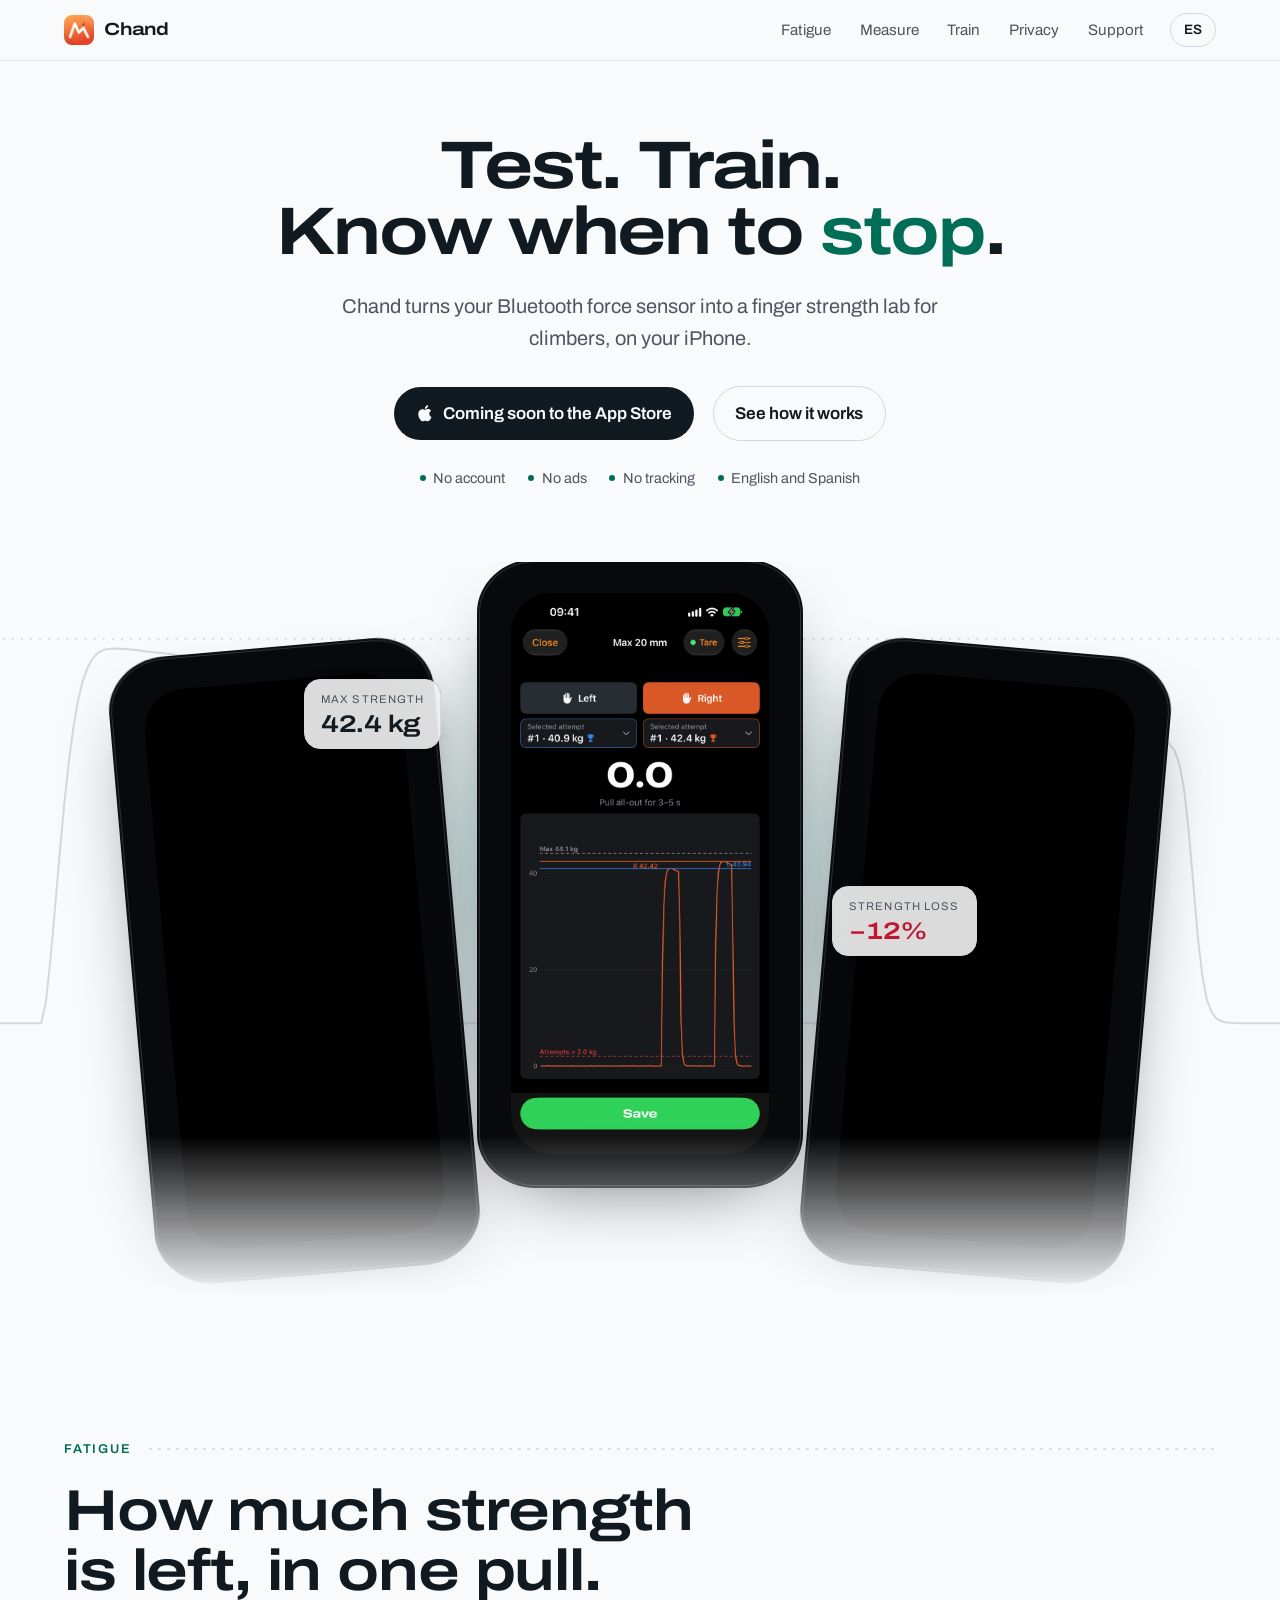
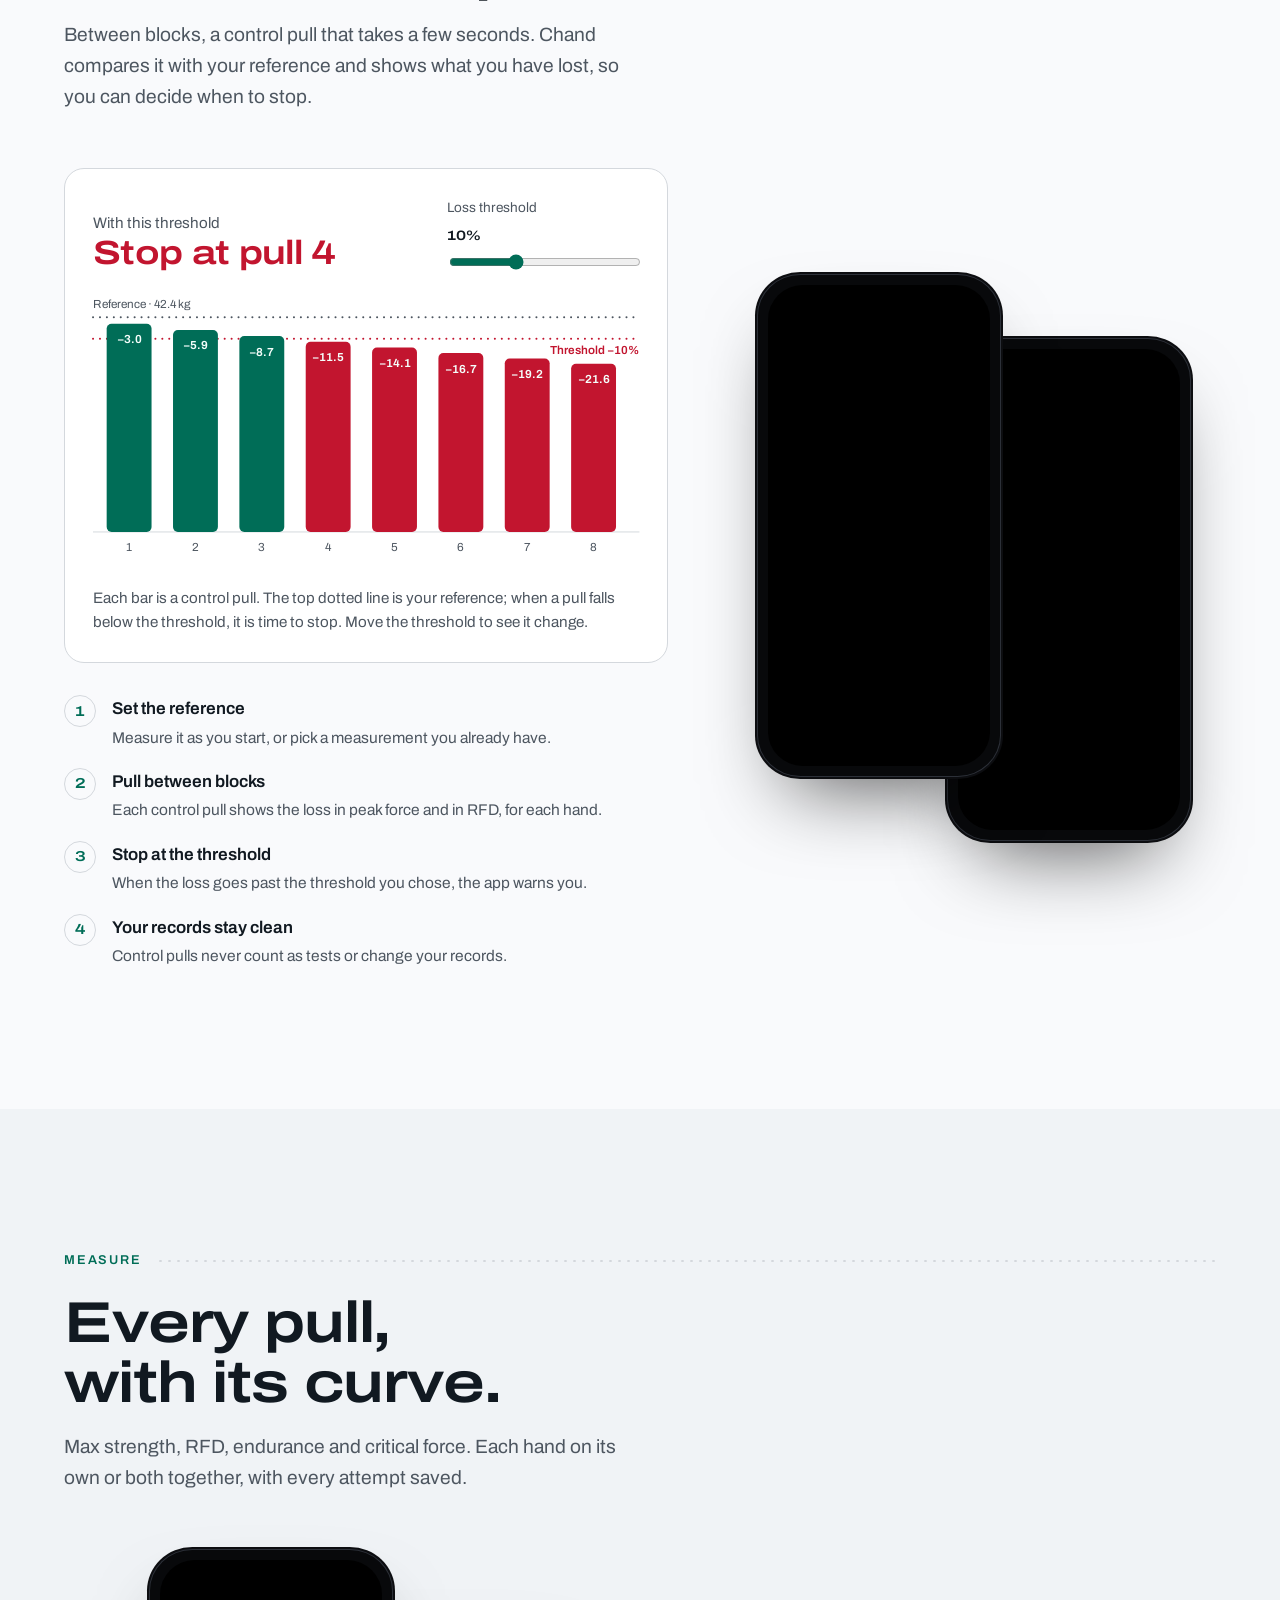
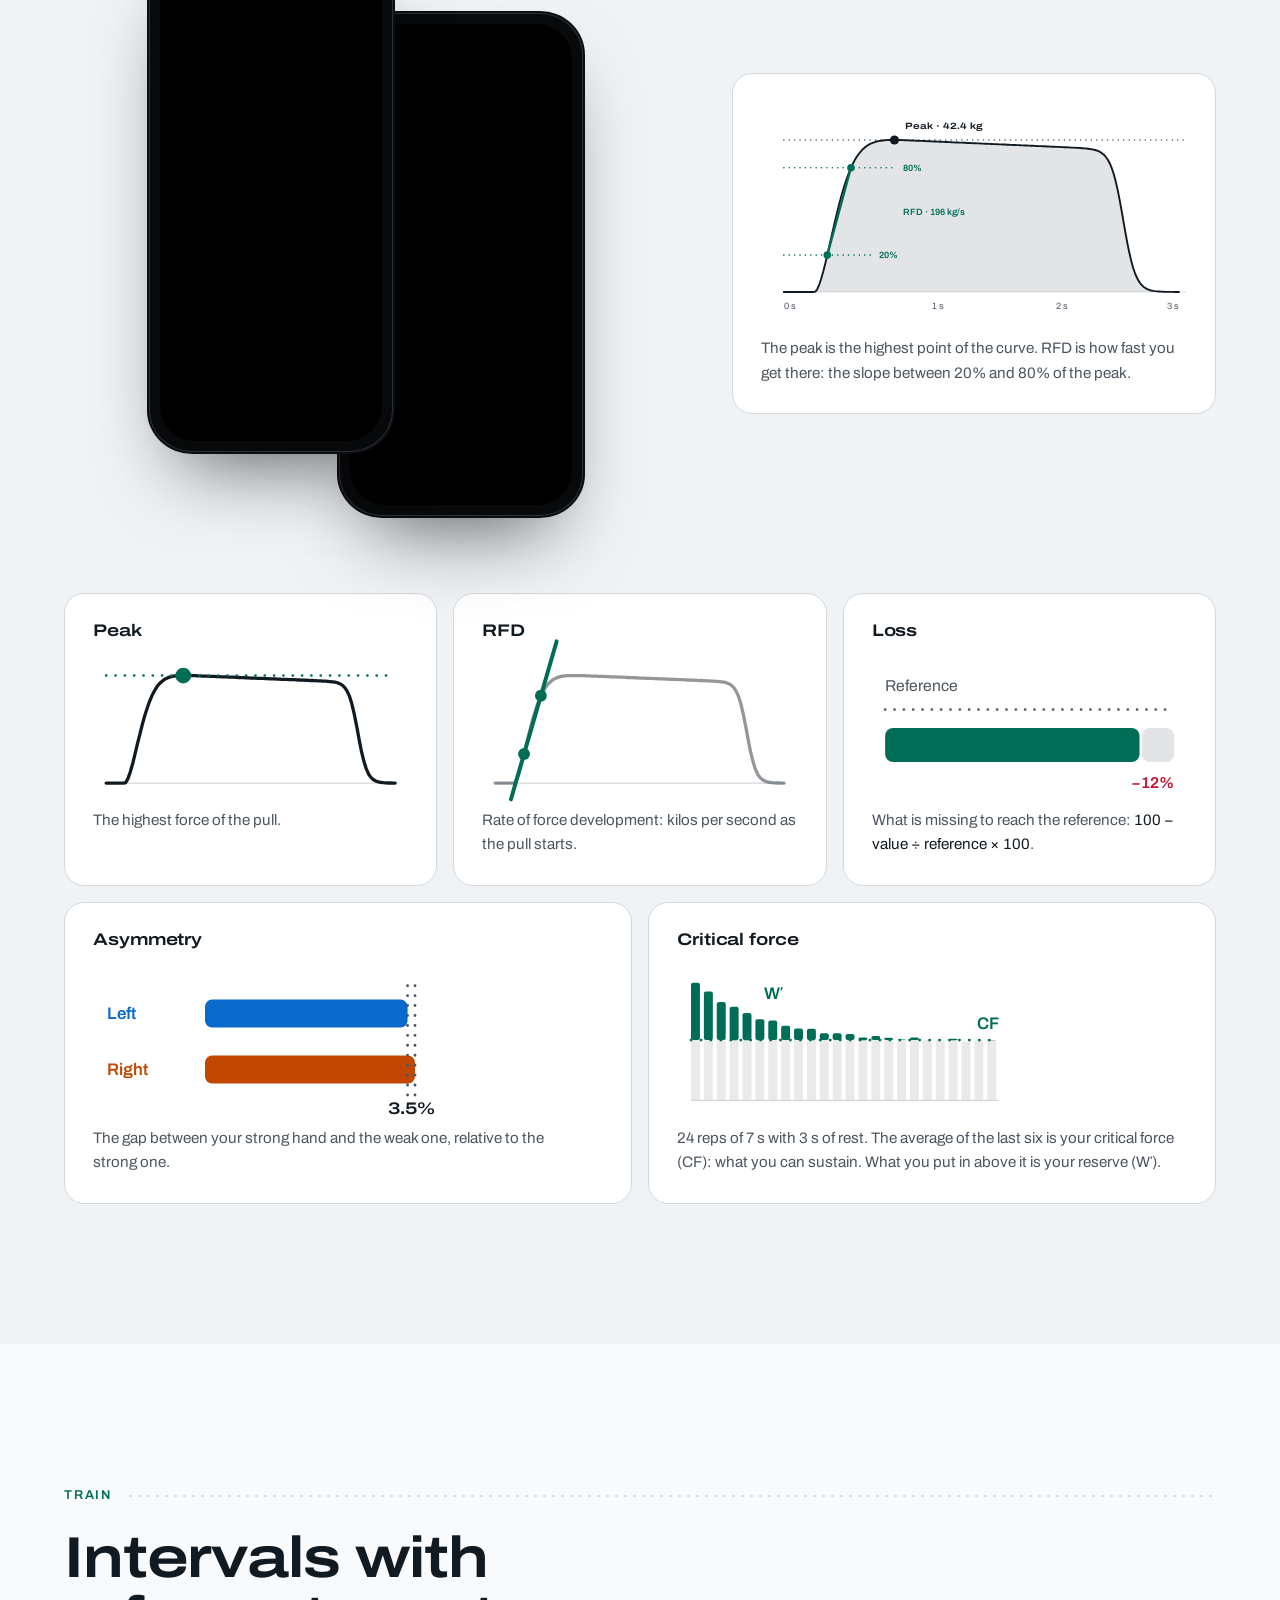
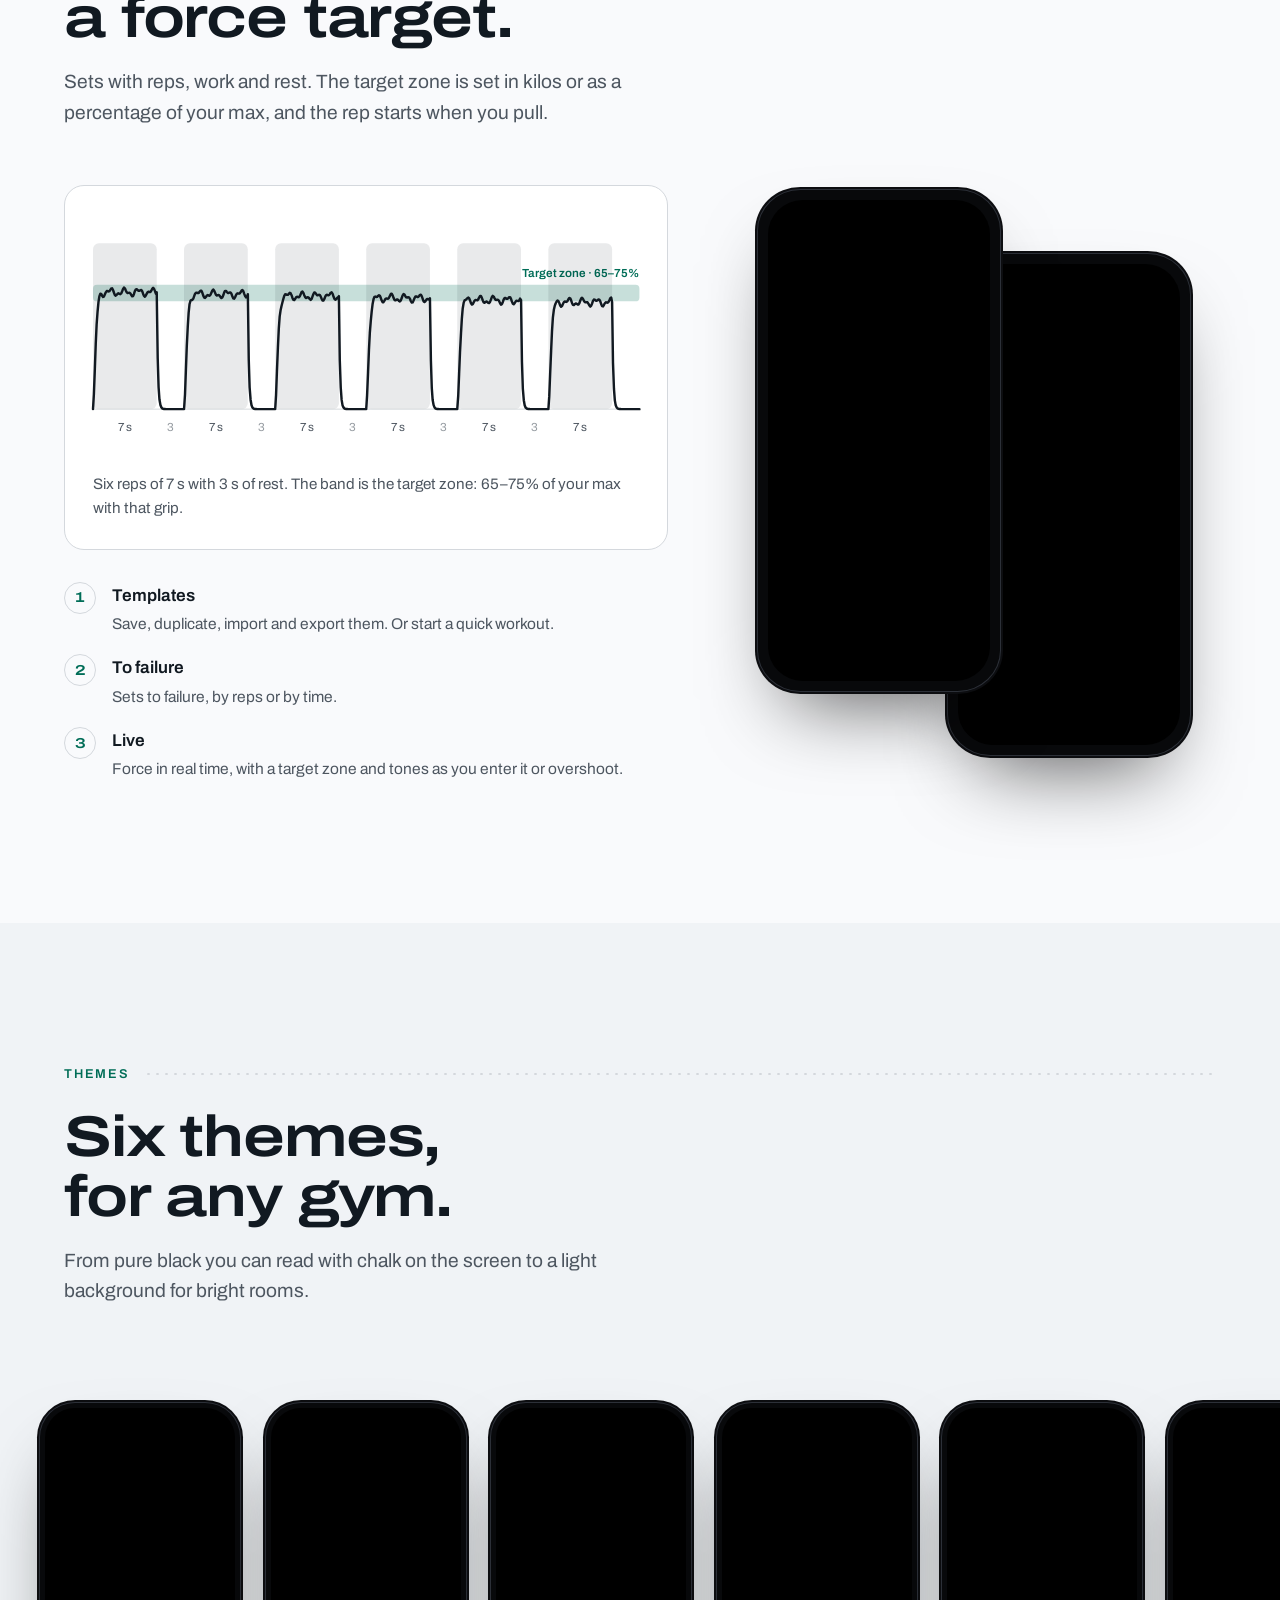
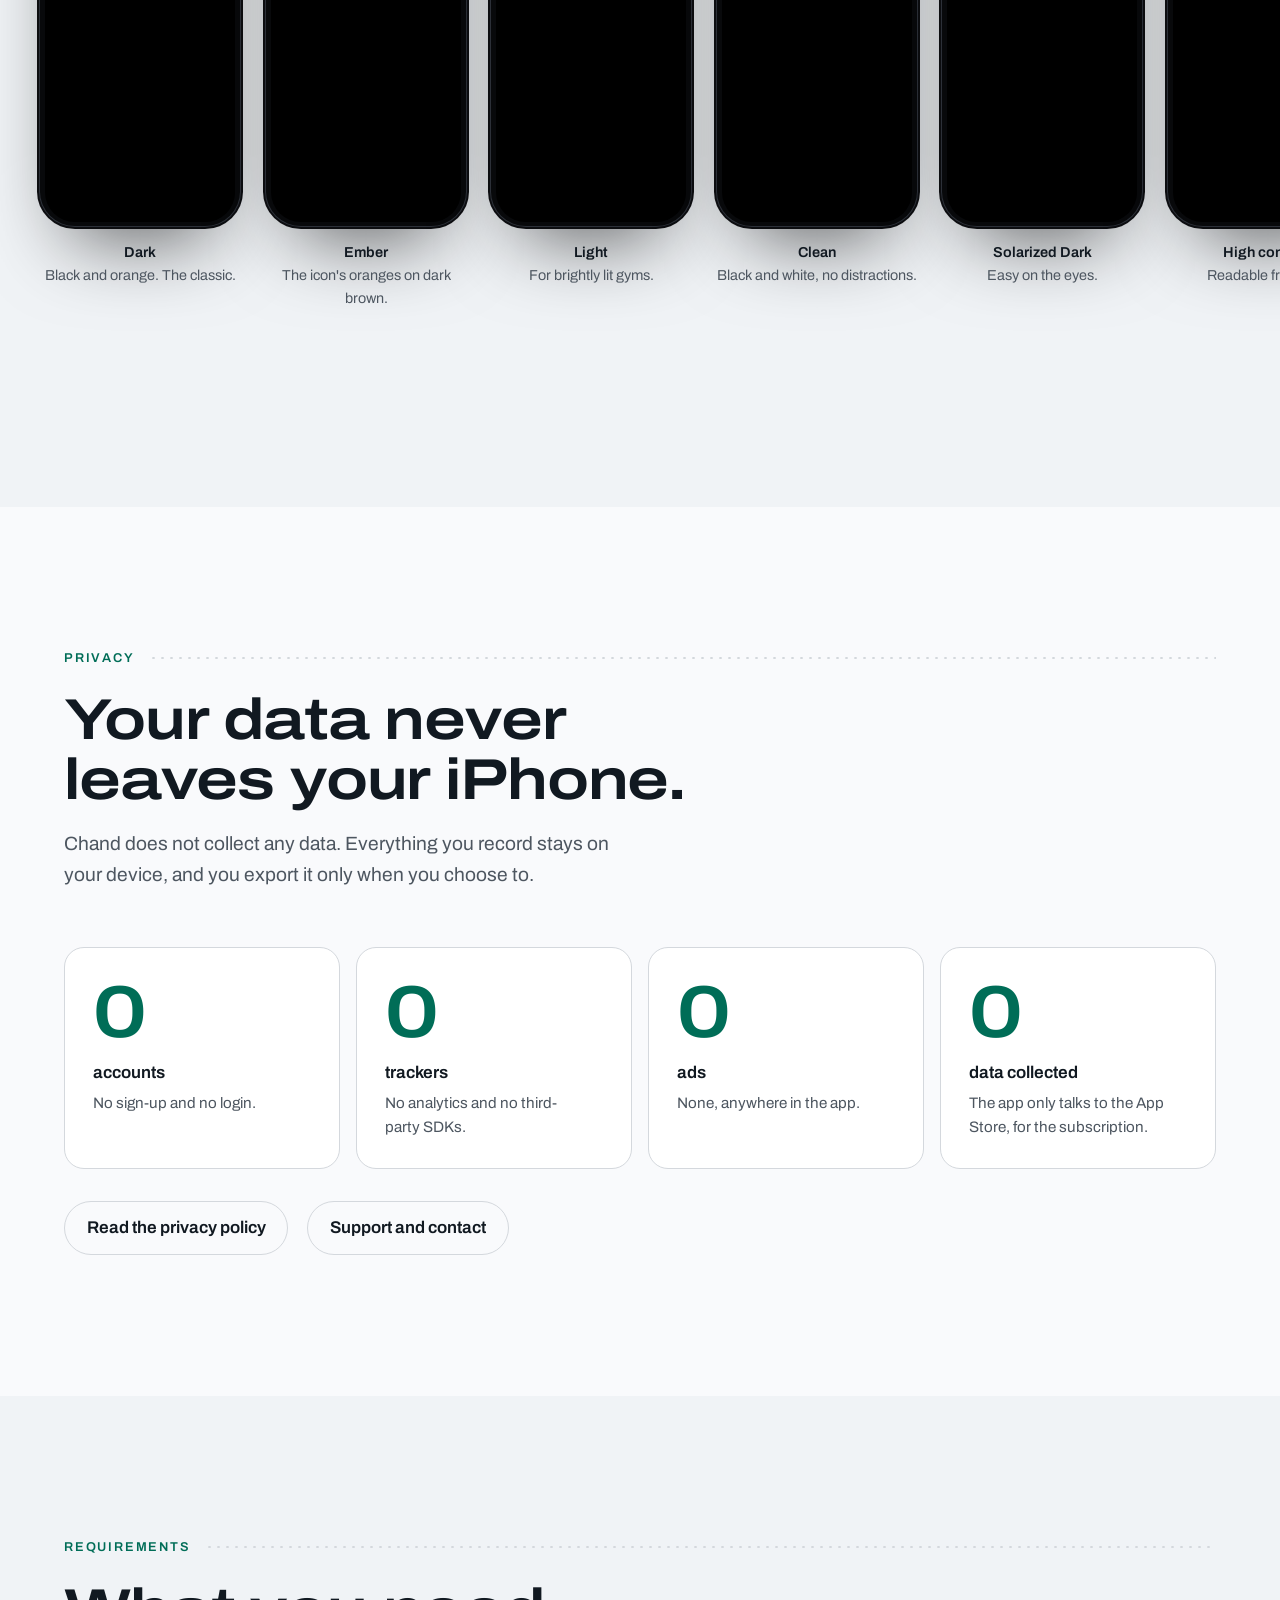
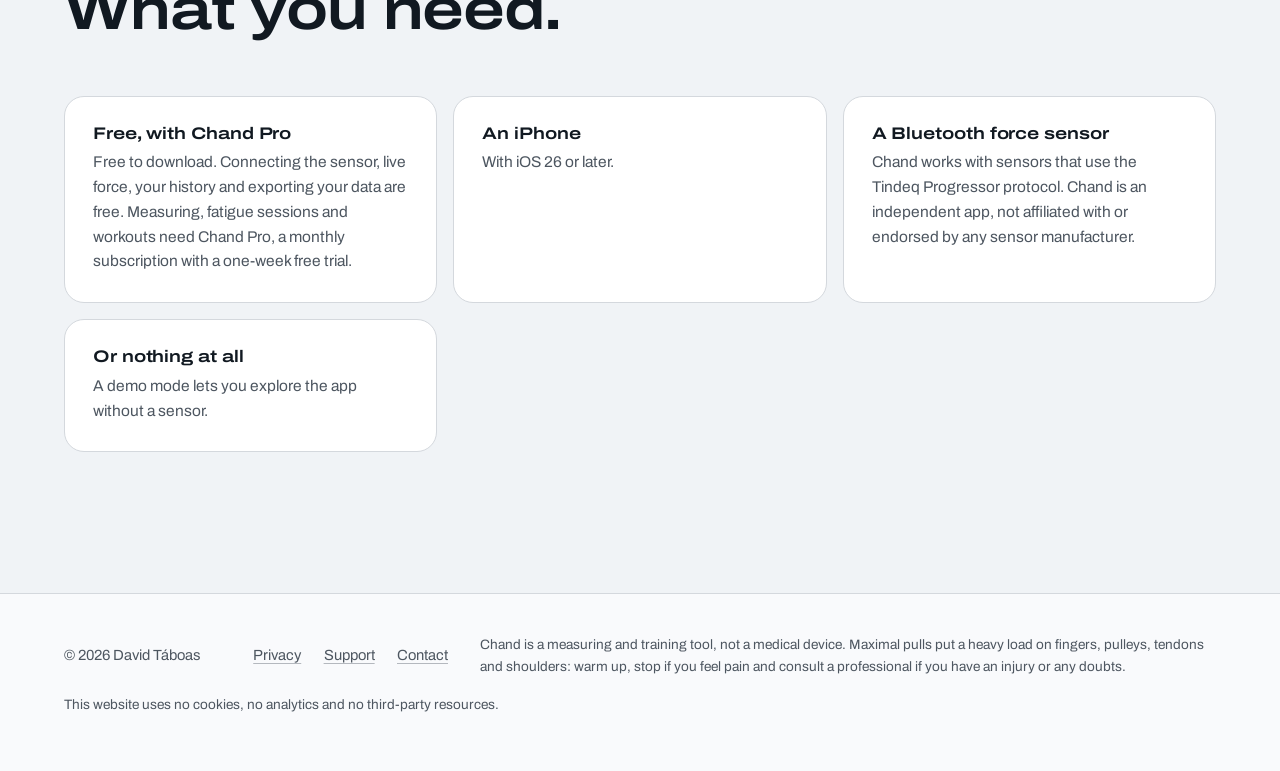
==== commit 20eb04d5: "Refleja la suscripción Chand Pro en la política, la ayuda y la portada La app pasa a conectarse al A" ====
--- a/index.html
+++ b/index.html
@@ -118,7 +118,7 @@
 <p class="label">Privacy</p>
 <h2>Your data never leaves your iPhone.</h2>
 <p class="lead">Chand does not collect any data. Everything you record stays on your device, and you export it only when you choose to.</p>
-<div class="zeros"><div class="card reveal"><b class="num">0</b><span>accounts</span><p>No sign-up and no login.</p></div><div class="card reveal"><b class="num">0</b><span>trackers</span><p>No analytics and no third-party SDKs.</p></div><div class="card reveal"><b class="num">0</b><span>ads</span><p>None, anywhere in the app.</p></div><div class="card reveal"><b class="num">0</b><span>connections</span><p>The app never connects to the internet.</p></div></div>
+<div class="zeros"><div class="card reveal"><b class="num">0</b><span>accounts</span><p>No sign-up and no login.</p></div><div class="card reveal"><b class="num">0</b><span>trackers</span><p>No analytics and no third-party SDKs.</p></div><div class="card reveal"><b class="num">0</b><span>ads</span><p>None, anywhere in the app.</p></div><div class="card reveal"><b class="num">0</b><span>data collected</span><p>The app only talks to the App Store, for the subscription.</p></div></div>
 <div class="note"><a class="pill ghost" href="privacy.html">Read the privacy policy</a><a class="pill ghost" href="support.html">Support and contact</a></div>
 </div>
 </section>
@@ -127,7 +127,7 @@
 <div class="wrap">
 <p class="label">Requirements</p>
 <h2>What you need.</h2>
-<div class="req"><div class="card reveal"><h3>An iPhone</h3><p>With iOS 26 or later.</p></div><div class="card reveal"><h3>A Bluetooth force sensor</h3><p>Chand works with sensors that use the Tindeq Progressor protocol. Chand is an independent app, not affiliated with or endorsed by any sensor manufacturer.</p></div><div class="card reveal"><h3>Or nothing at all</h3><p>A demo mode lets you explore the app without a sensor.</p></div></div>
+<div class="req"><div class="card reveal"><h3>Free, with Chand Pro</h3><p>Free to download. Connecting the sensor, live force, your history and exporting your data are free. Measuring, fatigue sessions and workouts need Chand Pro, a monthly subscription with a one-week free trial.</p></div><div class="card reveal"><h3>An iPhone</h3><p>With iOS 26 or later.</p></div><div class="card reveal"><h3>A Bluetooth force sensor</h3><p>Chand works with sensors that use the Tindeq Progressor protocol. Chand is an independent app, not affiliated with or endorsed by any sensor manufacturer.</p></div><div class="card reveal"><h3>Or nothing at all</h3><p>A demo mode lets you explore the app without a sensor.</p></div></div>
 </div>
 </section>
 </main>
